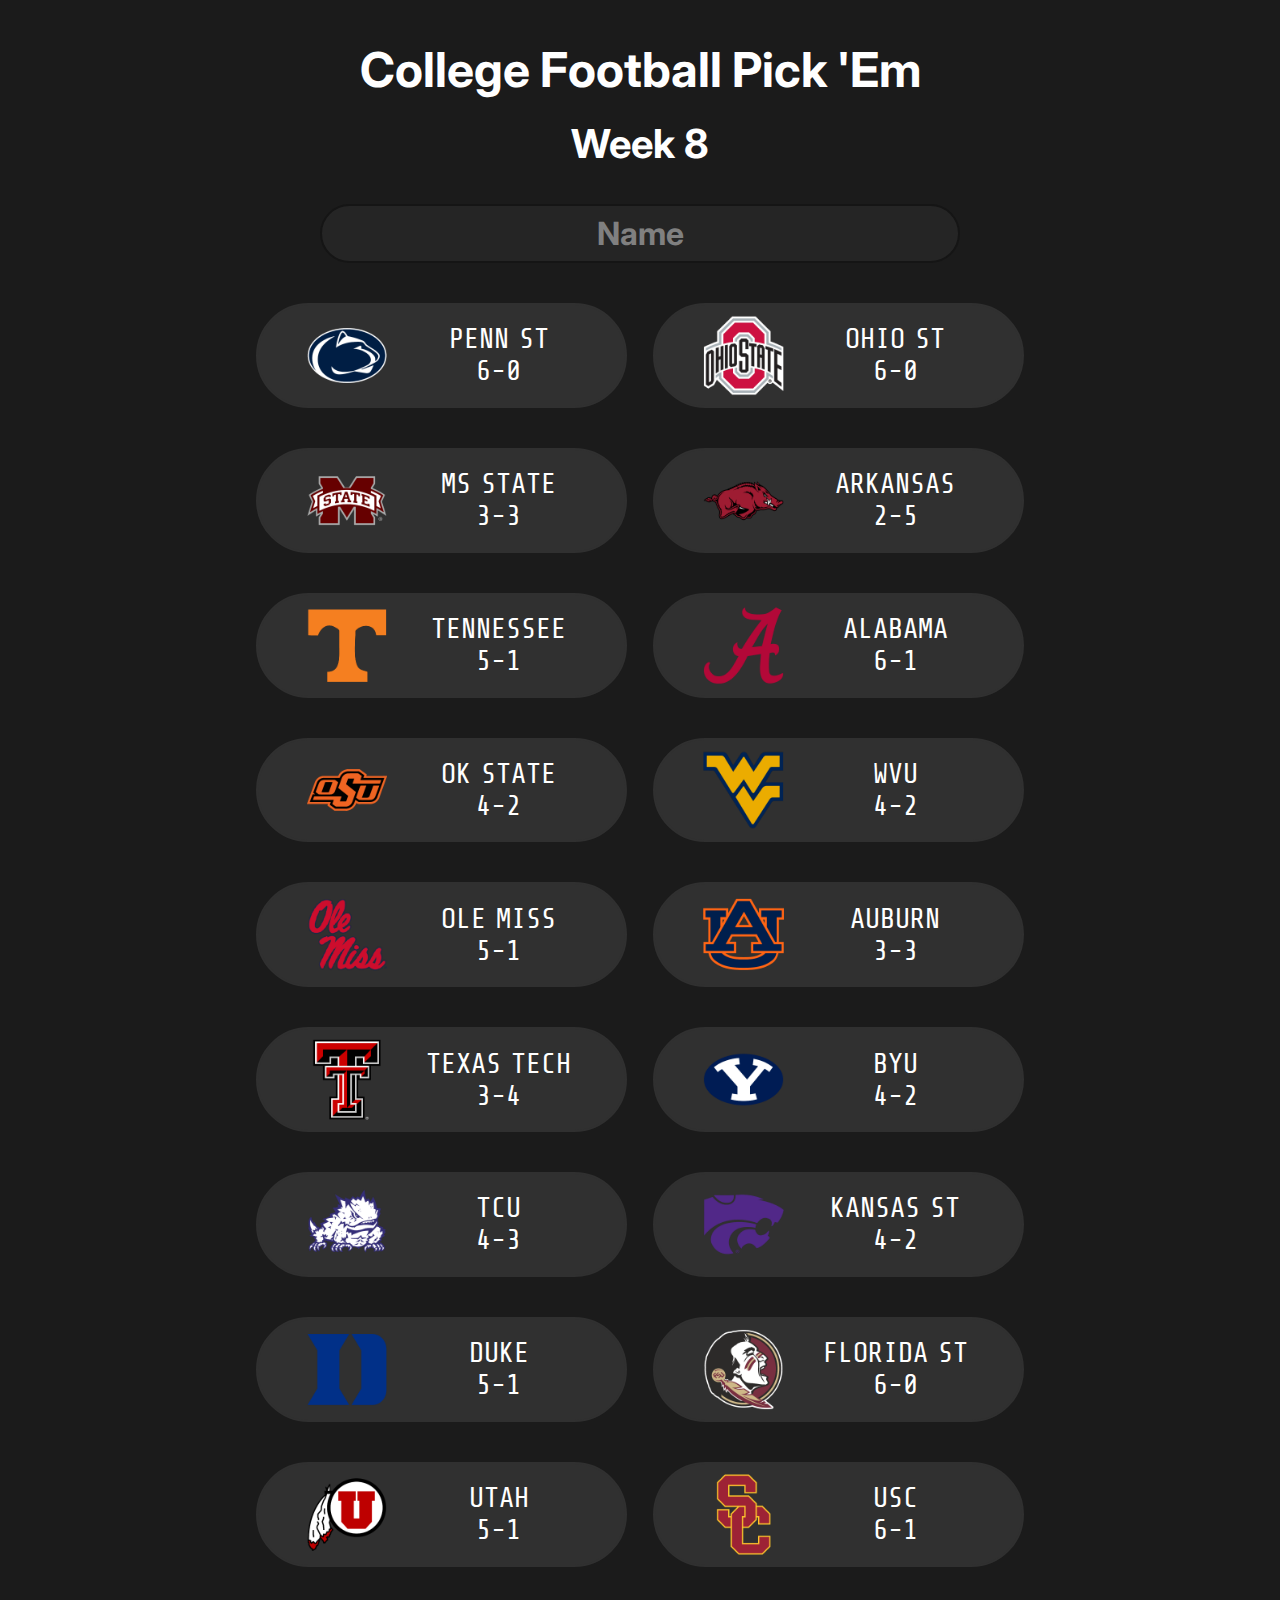
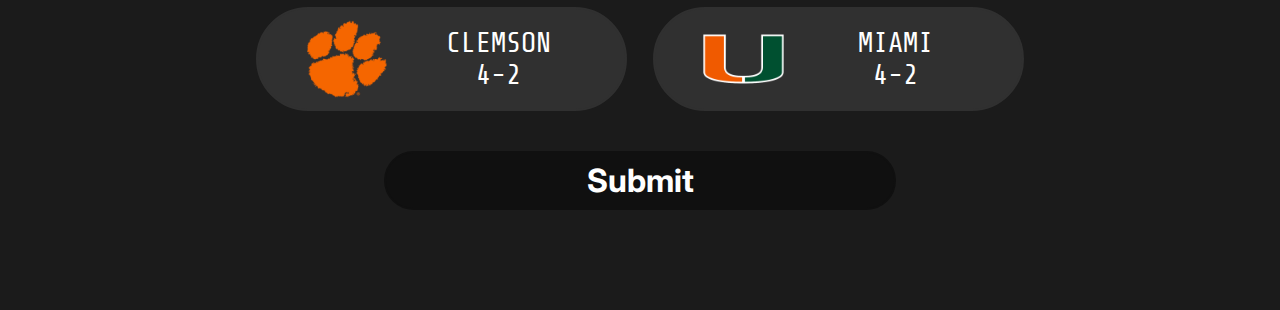
==== index.html @ 960be420 "Week 8 Updates" ====
<!DOCTYPE html>

<html lang="en">
  
    <head>
        <meta http-equiv="Cache-Control" content="no-cache, must-revalidate" />
        <meta http-equiv="Pragma" content="no-cache" />
        <meta http-equiv="Expires" content="-1" />

        <title>CFB Pick 'Em</title>

        <link rel="icon" type="image" href="/favicon.png">
        <!-- Change to current week number -->
        <meta property="og:title" content="CFB Pick 'Em | Week 8" />
        <meta property="og:image" content="http://bmos.me/linkPreview.png" />

        <meta charset="utf-8">
        <meta name="viewport" content="width=device-width, initial-scale=1">
        <link rel="stylesheet" href="https://fonts.googleapis.com/css2?family=Share+Tech+Mono&family=Inter">
        <link rel="stylesheet" href="style.css?v=2.0"/>
    </head>

    <body>
        
        <h1>College Football Pick 'Em</h1>
        
        <!-- Change to current week number -->
        <h2>Week 8</h2>

        <form method="post" action="https://api.sheetmonkey.io/form/5w2VWvfpXTVbNBvQT61uj2">

            <!-- Records date and time to the form -->
            <input type="hidden" name="Picked" value="x-sheetmonkey-current-date-time"/>
            
            <!-- Change value to current week number -->
            <input type="hidden" name="Week" value="Week 8"/>
            
            <!-- Name Field -->
            <div class="login">
                <input type="text" placeholder="Name" name="Name" autocomplete="off" autocapitalize="words" required>
            </div>

            <!-- Game List -->
            <div class="gameGrid">
                <div class="teamAway">
                    <input type="radio" id="away1" name="game1" value="Penn St" required>
                    <label class="teamGrid" for="away1"><img src="logos/PennSt.png"></img>PENN ST<br>6-0</label>
                </div>

                <div class="teamHome">
                    <input type="radio" id="home1" name="game1" value="Ohio St">
                    <label class="teamGrid" for="home1"><img src="logos/OhioSt.png"></img>OHIO ST<br>6-0</label>
                </div>
            </div>

            <div class="gameGrid">
                <div class="teamAway">
                    <input type="radio" id="away2" name="game2" value="Mississippi St" required>
                    <label class="teamGrid" for="away2"><img src="logos/MSState.png"></img>MS STATE<br>3-3</label>
                </div>

                <div class="teamHome">
                    <input type="radio" id="home2" name="game2" value="Arkansas">
                    <label class="teamGrid" for="home2"><img src="logos/Arkansas.png"></img>ARKANSAS<br>2-5</label>
                </div>
            </div>

            <div class="gameGrid">
                <div class="teamAway">
                    <input type="radio" id="away3" name="game3" value="Tennessee" required>
                    <label class="teamGrid" for="away3"><img src="logos/Tennessee.png"></img>TENNESSEE<br>5-1</label>
                </div>

                <div class="teamHome">
                    <input type="radio" id="home3" name="game3" value="Alabama">
                    <label class="teamGrid" for="home3"><img src="logos/Alabama.png"></img>ALABAMA<br>6-1</label>
                </div>
            </div>

            <div class="gameGrid">
                <div class="teamAway">
                    <input type="radio" id="away4" name="game4" value="Oklahoma St" required>
                    <label class="teamGrid" for="away4"><img src="logos/OklahomaSt.png"></img>OK STATE<br>4-2</label>
                </div>

                <div class="teamHome">
                    <input type="radio" id="home4" name="game4" value="West Virginia">
                    <label class="teamGrid" for="home4"><img src="logos/WVU.png"></img>WVU<br>4-2</label>
                </div>
            </div>

            <div class="gameGrid">
                <div class="teamAway">
                    <input type="radio" id="away5" name="game5" value="Ole Miss" required>
                    <label class="teamGrid" for="away5"><img src="logos/OleMiss.png"></img>OLE MISS<br>5-1</label>
                </div>

                <div class="teamHome">
                    <input type="radio" id="home5" name="game5" value="Auburn">
                    <label class="teamGrid" for="home5"><img src="logos/Auburn.png"></img>AUBURN<br>3-3</label>
                </div>
            </div>

            <div class="gameGrid">
                <div class="teamAway">
                    <input type="radio" id="away6" name="game6" value="Texas Tech" required>
                    <label class="teamGrid" for="away6"><img src="logos/TexasTech.png"></img>TEXAS TECH<br>3-4</label>
                </div>

                <div class="teamHome">
                    <input type="radio" id="home6" name="game6" value="BYU">
                    <label class="teamGrid" for="home6"><img src="logos/BYU.png"></img>BYU<br>4-2</label>
                </div>
            </div>

            <div class="gameGrid">
                <div class="teamAway">
                    <input type="radio" id="away7" name="game7" value="TCU" required>
                    <label class="teamGrid" for="away7"><img src="logos/TCU.png"></img>TCU<br>4-3</label>
                </div>

                <div class="teamHome">
                    <input type="radio" id="home7" name="game7" value="Kansas St">
                    <label class="teamGrid" for="home7"><img src="logos/KansasSt.png"></img>KANSAS ST<br>4-2</label>
                </div>
            </div>

            <div class="gameGrid">
                <div class="teamAway">
                    <input type="radio" id="away8" name="game8" value="Duke" required>
                    <label class="teamGrid" for="away8"><img src="logos/Duke.png"></img>DUKE<br>5-1</label>
                </div>

                <div class="teamHome">
                    <input type="radio" id="home8" name="game8" value="Florida St">
                    <label class="teamGrid" for="home8"><img src="logos/FloridaSt.png"></img>FLORIDA ST<br>6-0</label>
                </div>
            </div>

            <div class="gameGrid">
                <div class="teamAway">
                    <input type="radio" id="away9" name="game9" value="Utah" required>
                    <label class="teamGrid" for="away9"><img src="logos/Utah.png"></img>UTAH<br>5-1</label>
                </div>

                <div class="teamHome">
                    <input type="radio" id="home9" name="game9" value="USC">
                    <label class="teamGrid" for="home9"><img src="logos/USC.png"></img>USC<br>6-1</label>
                </div>
            </div>

            <div class="gameGrid">
                <div class="teamAway">
                    <input type="radio" id="away10" name="game10" value="Clemson" required>
                    <label class="teamGrid" for="away10"><img src="logos/Clemson.png"></img>CLEMSON<br>4-2</label>
                </div>

                <div class="teamHome">
                    <input type="radio" id="home10" name="game10" value="Miami">
                    <label class="teamGrid" for="home10"><img src="logos/Miami.png"></img>MIAMI<br>4-2</label>
                </div>
            </div>
            <!---->
            
            <!-- Submit Button -->
            <div class="submit">
                <button type="submit" id="submit">Submit</button>
            </div>

        </form>

    </body>

</html>
---- style.css ----
* {
    box-sizing: border-box;
    margin: 0;
    padding: 0;
    text-decoration: none;
    font-family: 'Inter';
}

body {
    background-color: #1b1b1b;
    margin-top: 40px;
    margin-bottom: 100px;
}

h1, h2 {
    display: flex;
    justify-content: center;
    text-align: center;
    margin-bottom: 20px;
    font-weight: bold;
    color: white;
}

input[type = "radio"] {
    display: none;
}

/* ---------------------------------- */

.login {
    display: flex;
    justify-content: center;
    margin: 4vh;
    color: white;
}

.login input[type = "text"] {
    width: 50vw;
    padding: 0.5rem 0;
    text-align: center;
    font-weight: bold;
    outline: none;
    border: solid 2px #151515;
    border-radius: 1000px;
    background-color: #252525;
    color: white;
}

.login input[type = "text"]::placeholder {
    color: gray;
}

.login input[type = "text"]:focus {
    border: solid 2px #151515;
    background-color: #303030;
    color: white;
}

/* ---------------------------------- */

.gameGrid {
    display: grid;
    grid-template-columns: 1fr 1fr;
    margin-top: 40px;
    margin-bottom: 40px;
}

.teamAway {
    grid-column: 1;
}

.teamHome {
    grid-column: 2;
}

.teamGrid {
    display: grid;
    grid-template-columns: 1fr 2fr;
    place-items: center;
    text-align: center;
    background-color: #303030;
    border: solid 2px #303030;
    border-radius: 1000px;
    padding-top: 10px;
    padding-bottom: 10px;
    padding-left: 3vw;
    padding-right: 2vw;
    font-family: 'Share Tech Mono';
    color: white;
    word-spacing: -5px;
}

.teamGrid img{
    height: auto;
    max-width: 80%;
}

.gameGrid input[type="radio"]:checked + .teamGrid {
    border: solid 2px white;
}

/* ---------------------------------- */

.submit {
    display: flex;
    justify-content: center;
}

.submit button {
    width: 40vw;
    padding: 0.5rem 0;
    text-align: center;
    font-weight: bold;
    border: solid 2px #101010;
    border-radius: 1000px;
    background-color: #101010;
    color: white;
}

.submit button:hover {
    border: solid 2px #101010;
    background-color: #252525;
}

/* ---------------------------------- */

/* Laptop and Larger */
@media screen and (min-width: 992px) {

    body {
        margin-left: 20vw;
        margin-right: 20vw;
    }
    
    h1 {
        font-size: 3rem;
    }

    h2 {
        font-size: 2.5rem;
    }

    .login input[type = "text"] {
        font-size: 2rem;
    }

    .teamGrid {
        font-size: 28px;
    }

    .teamAway {
        margin-right: 1vw;
    }
    
    .teamHome {
        margin-left: 1vw;
    }

    .submit button {
        font-size: 2rem;
    }

}

/* Tablet */
@media screen and (max-width: 991px) {

    body {
        margin-left: 15vw;
        margin-right: 15vw;
    }
    
    h1 {
        font-size: 2.75rem;
    }

    h2 {
        font-size: 2rem;
    }

    .login input[type = "text"] {
        font-size: 1.5rem;
    }

    .teamGrid {
        font-size: 20px;
    }

    .teamAway {
        margin-right: 1.5vw;
    }
    
    .teamHome {
        margin-left: 1.5vw;
    }

    .submit button {
        font-size: 1.5rem;
    }

}

/* Phone */
@media screen and (max-width: 576px) {

    body {
        margin-left: 4vw;
        margin-right: 4vw;
    }
    
    h1 {
        font-size: 2.5rem;
    }

    h2 {
        font-size: 2rem;
    }

    .login input[type = "text"] {
        width: 80vw;
        font-size: 1.5rem;
    }

    .teamGrid {
        font-size: 16px;
    }

    .teamAway {
        margin-right: 1vw;
    }
    
    .teamHome {
        margin-left: 1vw;
    }

    .submit button {
        width: 50vw;
        font-size: 1.5rem;
    }

}
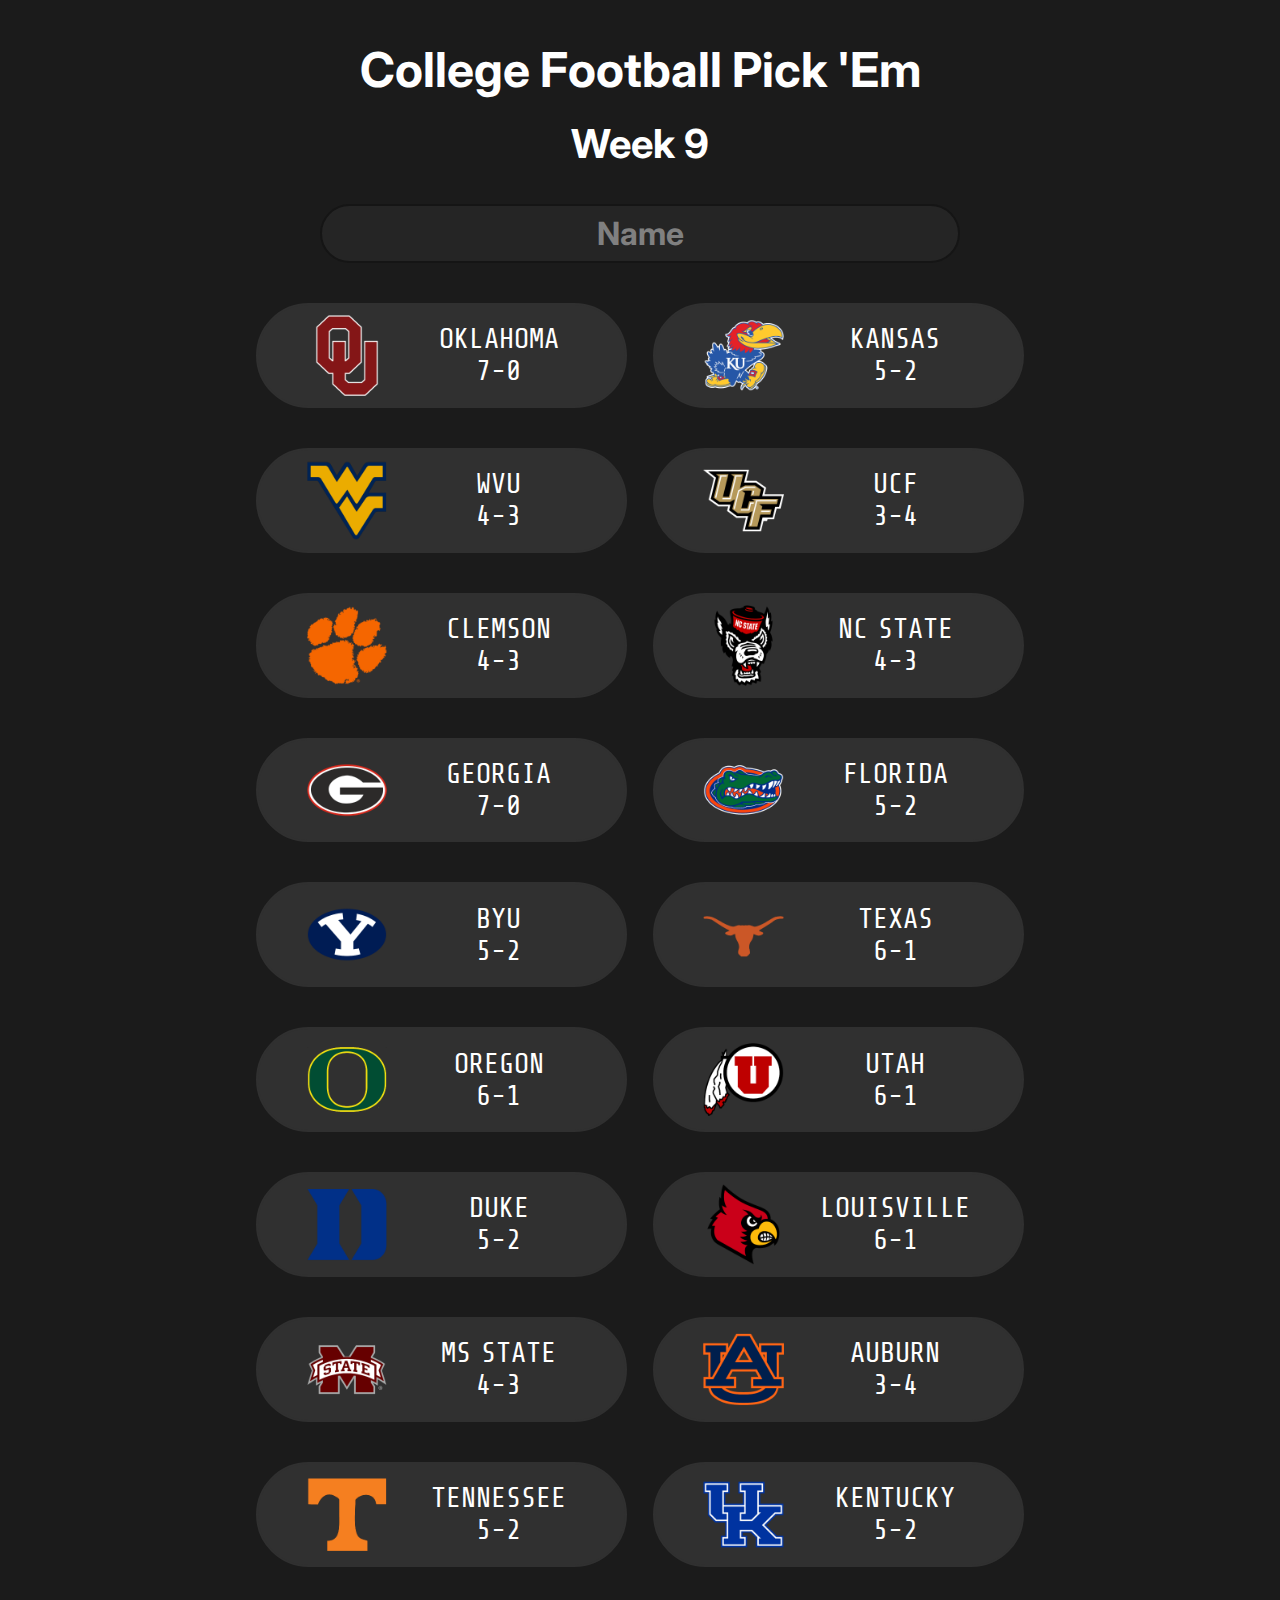
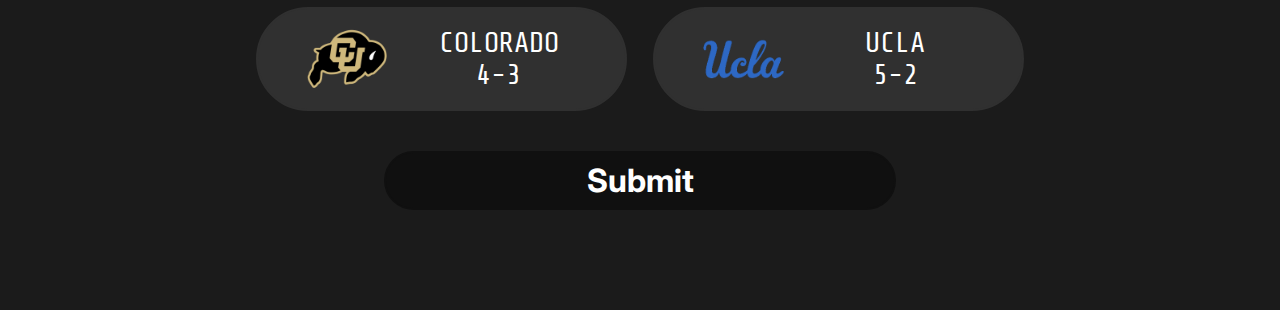
==== commit 140fa4f8: "Week 9 updates" ====
--- a/index.html
+++ b/index.html
@@ -11,7 +11,7 @@
 
         <link rel="icon" type="image" href="/favicon.png">
         <!-- Change to current week number -->
-        <meta property="og:title" content="CFB Pick 'Em | Week 8" />
+        <meta property="og:title" content="CFB Pick 'Em | Week 9" />
         <meta property="og:image" content="http://bmos.me/linkPreview.png" />
 
         <meta charset="utf-8">
@@ -25,7 +25,7 @@
         <h1>College Football Pick 'Em</h1>
         
         <!-- Change to current week number -->
-        <h2>Week 8</h2>
+        <h2>Week 9</h2>
 
         <form method="post" action="https://api.sheetmonkey.io/form/5w2VWvfpXTVbNBvQT61uj2">
 
@@ -33,7 +33,7 @@
             <input type="hidden" name="Picked" value="x-sheetmonkey-current-date-time"/>
             
             <!-- Change value to current week number -->
-            <input type="hidden" name="Week" value="Week 8"/>
+            <input type="hidden" name="Week" value="Week 9"/>
             
             <!-- Name Field -->
             <div class="login">
@@ -43,121 +43,121 @@
             <!-- Game List -->
             <div class="gameGrid">
                 <div class="teamAway">
-                    <input type="radio" id="away1" name="game1" value="Penn St" required>
-                    <label class="teamGrid" for="away1"><img src="logos/PennSt.png"></img>PENN ST<br>6-0</label>
+                    <input type="radio" id="away1" name="game1" value="Oklahoma" required>
+                    <label class="teamGrid" for="away1"><img src="logos/Oklahoma.png"></img>OKLAHOMA<br>7-0</label>
                 </div>
 
                 <div class="teamHome">
-                    <input type="radio" id="home1" name="game1" value="Ohio St">
-                    <label class="teamGrid" for="home1"><img src="logos/OhioSt.png"></img>OHIO ST<br>6-0</label>
+                    <input type="radio" id="home1" name="game1" value="Kansas">
+                    <label class="teamGrid" for="home1"><img src="logos/Kansas.png"></img>KANSAS<br>5-2</label>
                 </div>
             </div>
 
             <div class="gameGrid">
                 <div class="teamAway">
-                    <input type="radio" id="away2" name="game2" value="Mississippi St" required>
-                    <label class="teamGrid" for="away2"><img src="logos/MSState.png"></img>MS STATE<br>3-3</label>
+                    <input type="radio" id="away2" name="game2" value="West Virginia" required>
+                    <label class="teamGrid" for="away2"><img src="logos/WVU.png"></img>WVU<br>4-3</label>
                 </div>
 
                 <div class="teamHome">
-                    <input type="radio" id="home2" name="game2" value="Arkansas">
-                    <label class="teamGrid" for="home2"><img src="logos/Arkansas.png"></img>ARKANSAS<br>2-5</label>
+                    <input type="radio" id="home2" name="game2" value="UCF">
+                    <label class="teamGrid" for="home2"><img src="logos/UCF.png"></img>UCF<br>3-4</label>
                 </div>
             </div>
 
             <div class="gameGrid">
                 <div class="teamAway">
-                    <input type="radio" id="away3" name="game3" value="Tennessee" required>
-                    <label class="teamGrid" for="away3"><img src="logos/Tennessee.png"></img>TENNESSEE<br>5-1</label>
+                    <input type="radio" id="away3" name="game3" value="Clemson" required>
+                    <label class="teamGrid" for="away3"><img src="logos/Clemson.png"></img>CLEMSON<br>4-3</label>
                 </div>
 
                 <div class="teamHome">
-                    <input type="radio" id="home3" name="game3" value="Alabama">
-                    <label class="teamGrid" for="home3"><img src="logos/Alabama.png"></img>ALABAMA<br>6-1</label>
+                    <input type="radio" id="home3" name="game3" value="NC State">
+                    <label class="teamGrid" for="home3"><img src="logos/NCState.png"></img>NC STATE<br>4-3</label>
                 </div>
             </div>
 
             <div class="gameGrid">
                 <div class="teamAway">
-                    <input type="radio" id="away4" name="game4" value="Oklahoma St" required>
-                    <label class="teamGrid" for="away4"><img src="logos/OklahomaSt.png"></img>OK STATE<br>4-2</label>
+                    <input type="radio" id="away4" name="game4" value="Georgia" required>
+                    <label class="teamGrid" for="away4"><img src="logos/Georgia.png"></img>GEORGIA<br>7-0</label>
                 </div>
 
                 <div class="teamHome">
-                    <input type="radio" id="home4" name="game4" value="West Virginia">
-                    <label class="teamGrid" for="home4"><img src="logos/WVU.png"></img>WVU<br>4-2</label>
+                    <input type="radio" id="home4" name="game4" value="Florida">
+                    <label class="teamGrid" for="home4"><img src="logos/Florida.png"></img>FLORIDA<br>5-2</label>
                 </div>
             </div>
 
             <div class="gameGrid">
                 <div class="teamAway">
-                    <input type="radio" id="away5" name="game5" value="Ole Miss" required>
-                    <label class="teamGrid" for="away5"><img src="logos/OleMiss.png"></img>OLE MISS<br>5-1</label>
+                    <input type="radio" id="away5" name="game5" value="BYU" required>
+                    <label class="teamGrid" for="away5"><img src="logos/BYU.png"></img>BYU<br>5-2</label>
                 </div>
 
                 <div class="teamHome">
-                    <input type="radio" id="home5" name="game5" value="Auburn">
-                    <label class="teamGrid" for="home5"><img src="logos/Auburn.png"></img>AUBURN<br>3-3</label>
+                    <input type="radio" id="home5" name="game5" value="Texas">
+                    <label class="teamGrid" for="home5"><img src="logos/Texas.png"></img>TEXAS<br>6-1</label>
                 </div>
             </div>
 
             <div class="gameGrid">
                 <div class="teamAway">
-                    <input type="radio" id="away6" name="game6" value="Texas Tech" required>
-                    <label class="teamGrid" for="away6"><img src="logos/TexasTech.png"></img>TEXAS TECH<br>3-4</label>
+                    <input type="radio" id="away6" name="game6" value="Oregon" required>
+                    <label class="teamGrid" for="away6"><img src="logos/Oregon.png"></img>OREGON<br>6-1</label>
                 </div>
 
                 <div class="teamHome">
-                    <input type="radio" id="home6" name="game6" value="BYU">
-                    <label class="teamGrid" for="home6"><img src="logos/BYU.png"></img>BYU<br>4-2</label>
+                    <input type="radio" id="home6" name="game6" value="Utah">
+                    <label class="teamGrid" for="home6"><img src="logos/Utah.png"></img>UTAH<br>6-1</label>
                 </div>
             </div>
 
             <div class="gameGrid">
                 <div class="teamAway">
-                    <input type="radio" id="away7" name="game7" value="TCU" required>
-                    <label class="teamGrid" for="away7"><img src="logos/TCU.png"></img>TCU<br>4-3</label>
+                    <input type="radio" id="away7" name="game7" value="Duke" required>
+                    <label class="teamGrid" for="away7"><img src="logos/Duke.png"></img>DUKE<br>5-2</label>
                 </div>
 
                 <div class="teamHome">
-                    <input type="radio" id="home7" name="game7" value="Kansas St">
-                    <label class="teamGrid" for="home7"><img src="logos/KansasSt.png"></img>KANSAS ST<br>4-2</label>
+                    <input type="radio" id="home7" name="game7" value="Louisville">
+                    <label class="teamGrid" for="home7"><img src="logos/Louisville.png"></img>LOUISVILLE<br>6-1</label>
                 </div>
             </div>
 
             <div class="gameGrid">
                 <div class="teamAway">
-                    <input type="radio" id="away8" name="game8" value="Duke" required>
-                    <label class="teamGrid" for="away8"><img src="logos/Duke.png"></img>DUKE<br>5-1</label>
+                    <input type="radio" id="away8" name="game8" value="MS State" required>
+                    <label class="teamGrid" for="away8"><img src="logos/MSState.png"></img>MS STATE<br>4-3</label>
                 </div>
 
                 <div class="teamHome">
-                    <input type="radio" id="home8" name="game8" value="Florida St">
-                    <label class="teamGrid" for="home8"><img src="logos/FloridaSt.png"></img>FLORIDA ST<br>6-0</label>
+                    <input type="radio" id="home8" name="game8" value="Auburn">
+                    <label class="teamGrid" for="home8"><img src="logos/Auburn.png"></img>AUBURN<br>3-4</label>
                 </div>
             </div>
 
             <div class="gameGrid">
                 <div class="teamAway">
-                    <input type="radio" id="away9" name="game9" value="Utah" required>
-                    <label class="teamGrid" for="away9"><img src="logos/Utah.png"></img>UTAH<br>5-1</label>
+                    <input type="radio" id="away9" name="game9" value="Tennessee" required>
+                    <label class="teamGrid" for="away9"><img src="logos/Tennessee.png"></img>TENNESSEE<br>5-2</label>
                 </div>
 
                 <div class="teamHome">
-                    <input type="radio" id="home9" name="game9" value="USC">
-                    <label class="teamGrid" for="home9"><img src="logos/USC.png"></img>USC<br>6-1</label>
+                    <input type="radio" id="home9" name="game9" value="Kentucky">
+                    <label class="teamGrid" for="home9"><img src="logos/Kentucky.png"></img>KENTUCKY<br>5-2</label>
                 </div>
             </div>
 
             <div class="gameGrid">
                 <div class="teamAway">
-                    <input type="radio" id="away10" name="game10" value="Clemson" required>
-                    <label class="teamGrid" for="away10"><img src="logos/Clemson.png"></img>CLEMSON<br>4-2</label>
+                    <input type="radio" id="away10" name="game10" value="Colorado" required>
+                    <label class="teamGrid" for="away10"><img src="logos/Colorado.png"></img>COLORADO<br>4-3</label>
                 </div>
 
                 <div class="teamHome">
-                    <input type="radio" id="home10" name="game10" value="Miami">
-                    <label class="teamGrid" for="home10"><img src="logos/Miami.png"></img>MIAMI<br>4-2</label>
+                    <input type="radio" id="home10" name="game10" value="UCLA">
+                    <label class="teamGrid" for="home10"><img src="logos/UCLA.png"></img>UCLA<br>5-2</label>
                 </div>
             </div>
             <!---->
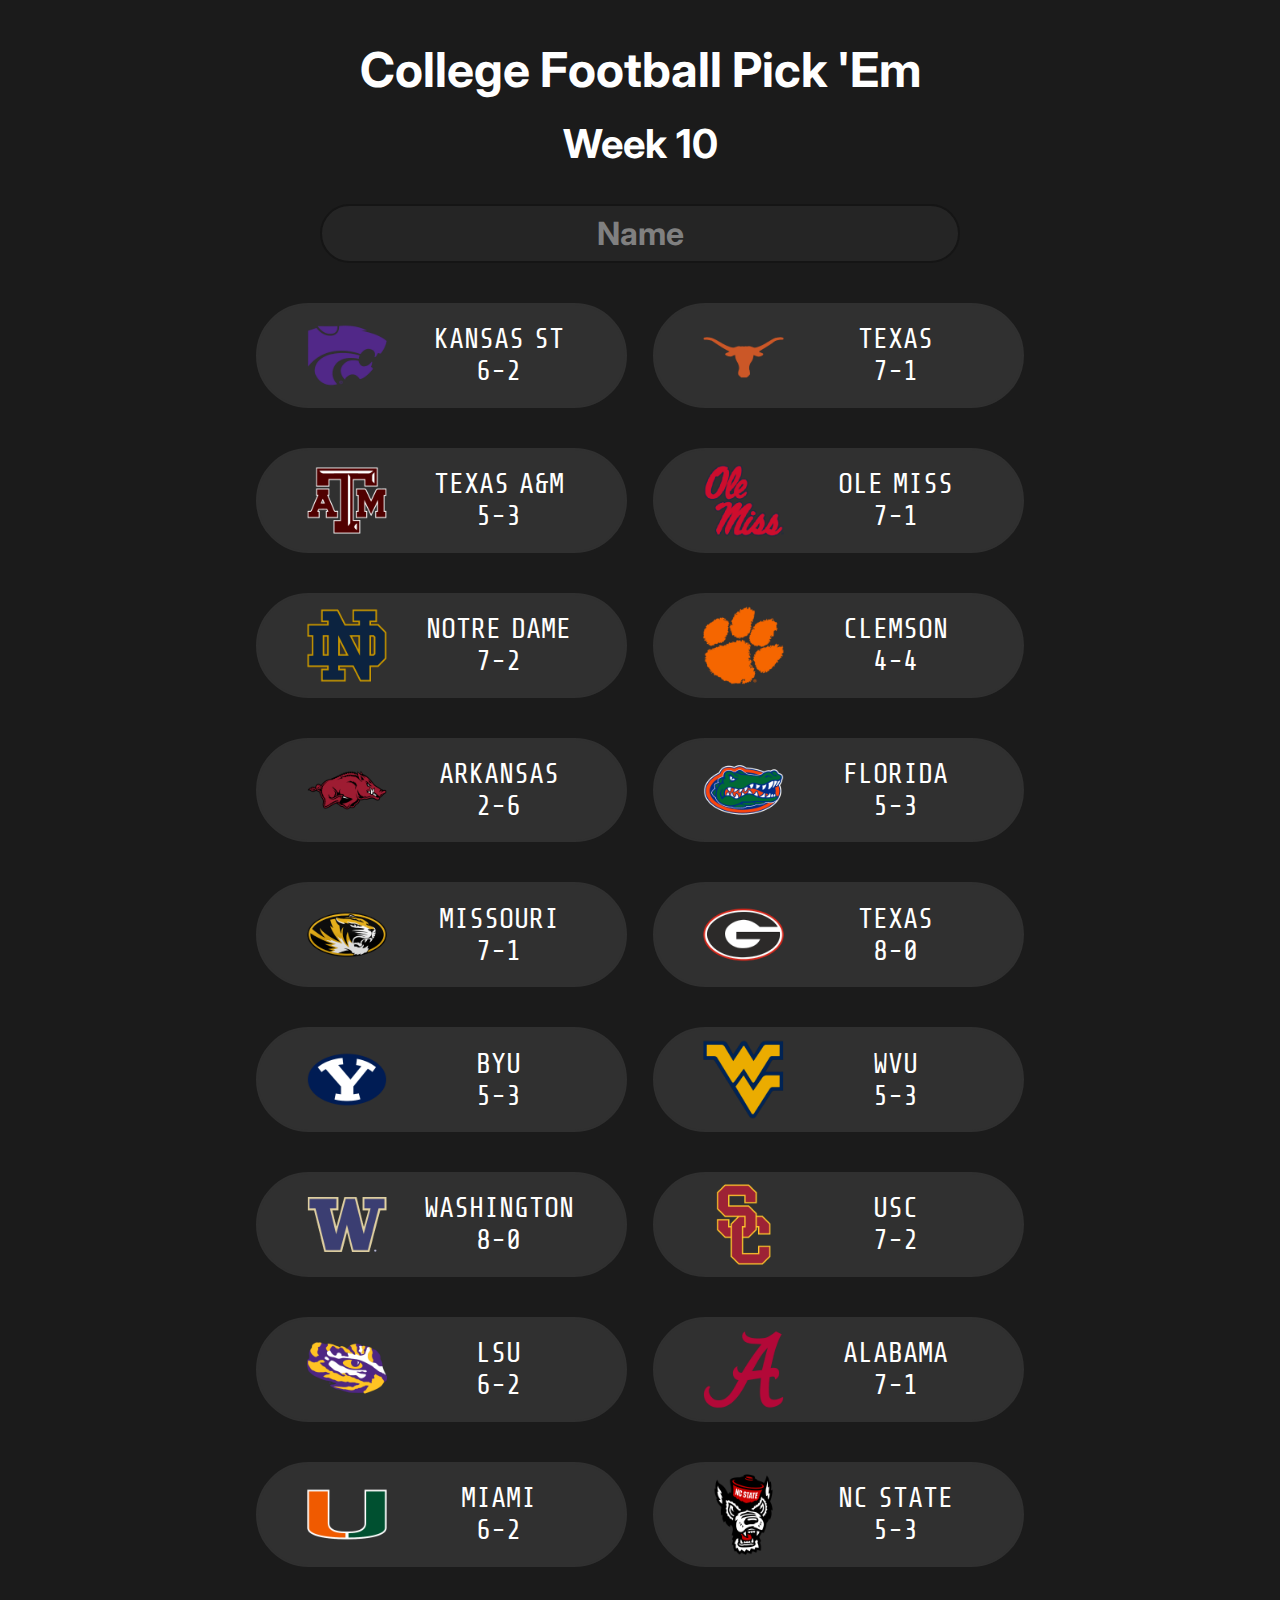
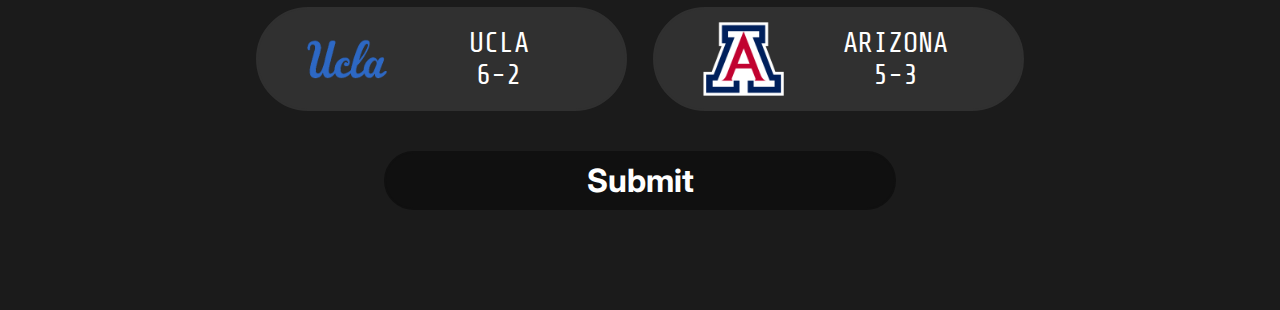
==== commit 78733027: "Week 10 Updates" ====
--- a/index.html
+++ b/index.html
@@ -11,7 +11,7 @@
 
         <link rel="icon" type="image" href="/favicon.png">
         <!-- Change to current week number -->
-        <meta property="og:title" content="CFB Pick 'Em | Week 9" />
+        <meta property="og:title" content="CFB Pick 'Em | Week 10" />
         <meta property="og:image" content="http://bmos.me/linkPreview.png" />
 
         <meta charset="utf-8">
@@ -25,7 +25,7 @@
         <h1>College Football Pick 'Em</h1>
         
         <!-- Change to current week number -->
-        <h2>Week 9</h2>
+        <h2>Week 10</h2>
 
         <form method="post" action="https://api.sheetmonkey.io/form/5w2VWvfpXTVbNBvQT61uj2">
 
@@ -33,7 +33,7 @@
             <input type="hidden" name="Picked" value="x-sheetmonkey-current-date-time"/>
             
             <!-- Change value to current week number -->
-            <input type="hidden" name="Week" value="Week 9"/>
+            <input type="hidden" name="Week" value="Week 10"/>
             
             <!-- Name Field -->
             <div class="login">
@@ -43,121 +43,121 @@
             <!-- Game List -->
             <div class="gameGrid">
                 <div class="teamAway">
-                    <input type="radio" id="away1" name="game1" value="Oklahoma" required>
-                    <label class="teamGrid" for="away1"><img src="logos/Oklahoma.png"></img>OKLAHOMA<br>7-0</label>
+                    <input type="radio" id="away1" name="game1" value="Kansas St" required>
+                    <label class="teamGrid" for="away1"><img src="logos/KansasSt.png"></img>KANSAS ST<br>6-2</label>
                 </div>
 
                 <div class="teamHome">
-                    <input type="radio" id="home1" name="game1" value="Kansas">
-                    <label class="teamGrid" for="home1"><img src="logos/Kansas.png"></img>KANSAS<br>5-2</label>
+                    <input type="radio" id="home1" name="game1" value="Texas">
+                    <label class="teamGrid" for="home1"><img src="logos/Texas.png"></img>TEXAS<br>7-1</label>
                 </div>
             </div>
 
             <div class="gameGrid">
                 <div class="teamAway">
-                    <input type="radio" id="away2" name="game2" value="West Virginia" required>
-                    <label class="teamGrid" for="away2"><img src="logos/WVU.png"></img>WVU<br>4-3</label>
+                    <input type="radio" id="away2" name="game2" value="Texas A&M" required>
+                    <label class="teamGrid" for="away2"><img src="logos/TexasA&M.png"></img>TEXAS A&M<br>5-3</label>
                 </div>
 
                 <div class="teamHome">
-                    <input type="radio" id="home2" name="game2" value="UCF">
-                    <label class="teamGrid" for="home2"><img src="logos/UCF.png"></img>UCF<br>3-4</label>
+                    <input type="radio" id="home2" name="game2" value="Ole Miss">
+                    <label class="teamGrid" for="home2"><img src="logos/OleMiss.png"></img>OLE MISS<br>7-1</label>
                 </div>
             </div>
 
             <div class="gameGrid">
                 <div class="teamAway">
-                    <input type="radio" id="away3" name="game3" value="Clemson" required>
-                    <label class="teamGrid" for="away3"><img src="logos/Clemson.png"></img>CLEMSON<br>4-3</label>
+                    <input type="radio" id="away3" name="game3" value="Notre Dame" required>
+                    <label class="teamGrid" for="away3"><img src="logos/NotreDame.png"></img>NOTRE DAME<br>7-2</label>
                 </div>
 
                 <div class="teamHome">
-                    <input type="radio" id="home3" name="game3" value="NC State">
-                    <label class="teamGrid" for="home3"><img src="logos/NCState.png"></img>NC STATE<br>4-3</label>
+                    <input type="radio" id="home3" name="game3" value="Clemson">
+                    <label class="teamGrid" for="home3"><img src="logos/Clemson.png"></img>CLEMSON<br>4-4</label>
                 </div>
             </div>
 
             <div class="gameGrid">
                 <div class="teamAway">
-                    <input type="radio" id="away4" name="game4" value="Georgia" required>
-                    <label class="teamGrid" for="away4"><img src="logos/Georgia.png"></img>GEORGIA<br>7-0</label>
+                    <input type="radio" id="away4" name="game4" value="Arkansas" required>
+                    <label class="teamGrid" for="away4"><img src="logos/Arkansas.png"></img>ARKANSAS<br>2-6</label>
                 </div>
 
                 <div class="teamHome">
                     <input type="radio" id="home4" name="game4" value="Florida">
-                    <label class="teamGrid" for="home4"><img src="logos/Florida.png"></img>FLORIDA<br>5-2</label>
+                    <label class="teamGrid" for="home4"><img src="logos/Florida.png"></img>FLORIDA<br>5-3</label>
                 </div>
             </div>
 
             <div class="gameGrid">
                 <div class="teamAway">
-                    <input type="radio" id="away5" name="game5" value="BYU" required>
-                    <label class="teamGrid" for="away5"><img src="logos/BYU.png"></img>BYU<br>5-2</label>
+                    <input type="radio" id="away5" name="game5" value="Missouri" required>
+                    <label class="teamGrid" for="away5"><img src="logos/Missouri.png"></img>MISSOURI<br>7-1</label>
                 </div>
 
                 <div class="teamHome">
-                    <input type="radio" id="home5" name="game5" value="Texas">
-                    <label class="teamGrid" for="home5"><img src="logos/Texas.png"></img>TEXAS<br>6-1</label>
+                    <input type="radio" id="home5" name="game5" value="Georgia">
+                    <label class="teamGrid" for="home5"><img src="logos/Georgia.png"></img>TEXAS<br>8-0</label>
                 </div>
             </div>
 
             <div class="gameGrid">
                 <div class="teamAway">
-                    <input type="radio" id="away6" name="game6" value="Oregon" required>
-                    <label class="teamGrid" for="away6"><img src="logos/Oregon.png"></img>OREGON<br>6-1</label>
+                    <input type="radio" id="away6" name="game6" value="BYU" required>
+                    <label class="teamGrid" for="away6"><img src="logos/BYU.png"></img>BYU<br>5-3</label>
                 </div>
 
                 <div class="teamHome">
-                    <input type="radio" id="home6" name="game6" value="Utah">
-                    <label class="teamGrid" for="home6"><img src="logos/Utah.png"></img>UTAH<br>6-1</label>
+                    <input type="radio" id="home6" name="game6" value="West Virginia">
+                    <label class="teamGrid" for="home6"><img src="logos/WVU.png"></img>WVU<br>5-3</label>
                 </div>
             </div>
 
             <div class="gameGrid">
                 <div class="teamAway">
-                    <input type="radio" id="away7" name="game7" value="Duke" required>
-                    <label class="teamGrid" for="away7"><img src="logos/Duke.png"></img>DUKE<br>5-2</label>
+                    <input type="radio" id="away7" name="game7" value="Washington" required>
+                    <label class="teamGrid" for="away7"><img src="logos/Washington.png"></img>WASHINGTON<br>8-0</label>
                 </div>
 
                 <div class="teamHome">
-                    <input type="radio" id="home7" name="game7" value="Louisville">
-                    <label class="teamGrid" for="home7"><img src="logos/Louisville.png"></img>LOUISVILLE<br>6-1</label>
+                    <input type="radio" id="home7" name="game7" value="USC">
+                    <label class="teamGrid" for="home7"><img src="logos/USC.png"></img>USC<br>7-2</label>
                 </div>
             </div>
 
             <div class="gameGrid">
                 <div class="teamAway">
-                    <input type="radio" id="away8" name="game8" value="MS State" required>
-                    <label class="teamGrid" for="away8"><img src="logos/MSState.png"></img>MS STATE<br>4-3</label>
+                    <input type="radio" id="away8" name="game8" value="LSU" required>
+                    <label class="teamGrid" for="away8"><img src="logos/LSU.png"></img>LSU<br>6-2</label>
                 </div>
 
                 <div class="teamHome">
-                    <input type="radio" id="home8" name="game8" value="Auburn">
-                    <label class="teamGrid" for="home8"><img src="logos/Auburn.png"></img>AUBURN<br>3-4</label>
+                    <input type="radio" id="home8" name="game8" value="Alabama">
+                    <label class="teamGrid" for="home8"><img src="logos/Alabama.png"></img>ALABAMA<br>7-1</label>
                 </div>
             </div>
 
             <div class="gameGrid">
                 <div class="teamAway">
-                    <input type="radio" id="away9" name="game9" value="Tennessee" required>
-                    <label class="teamGrid" for="away9"><img src="logos/Tennessee.png"></img>TENNESSEE<br>5-2</label>
+                    <input type="radio" id="away9" name="game9" value="Miami" required>
+                    <label class="teamGrid" for="away9"><img src="logos/Miami.png"></img>MIAMI<br>6-2</label>
                 </div>
 
                 <div class="teamHome">
-                    <input type="radio" id="home9" name="game9" value="Kentucky">
-                    <label class="teamGrid" for="home9"><img src="logos/Kentucky.png"></img>KENTUCKY<br>5-2</label>
+                    <input type="radio" id="home9" name="game9" value="NC State">
+                    <label class="teamGrid" for="home9"><img src="logos/NCState.png"></img>NC STATE<br>5-3</label>
                 </div>
             </div>
 
             <div class="gameGrid">
                 <div class="teamAway">
-                    <input type="radio" id="away10" name="game10" value="Colorado" required>
-                    <label class="teamGrid" for="away10"><img src="logos/Colorado.png"></img>COLORADO<br>4-3</label>
+                    <input type="radio" id="away10" name="game10" value="UCLA" required>
+                    <label class="teamGrid" for="away10"><img src="logos/UCLA.png"></img>UCLA<br>6-2</label>
                 </div>
 
                 <div class="teamHome">
-                    <input type="radio" id="home10" name="game10" value="UCLA">
-                    <label class="teamGrid" for="home10"><img src="logos/UCLA.png"></img>UCLA<br>5-2</label>
+                    <input type="radio" id="home10" name="game10" value="Arizona">
+                    <label class="teamGrid" for="home10"><img src="logos/Arizona.png"></img>ARIZONA<br>5-3</label>
                 </div>
             </div>
             <!---->
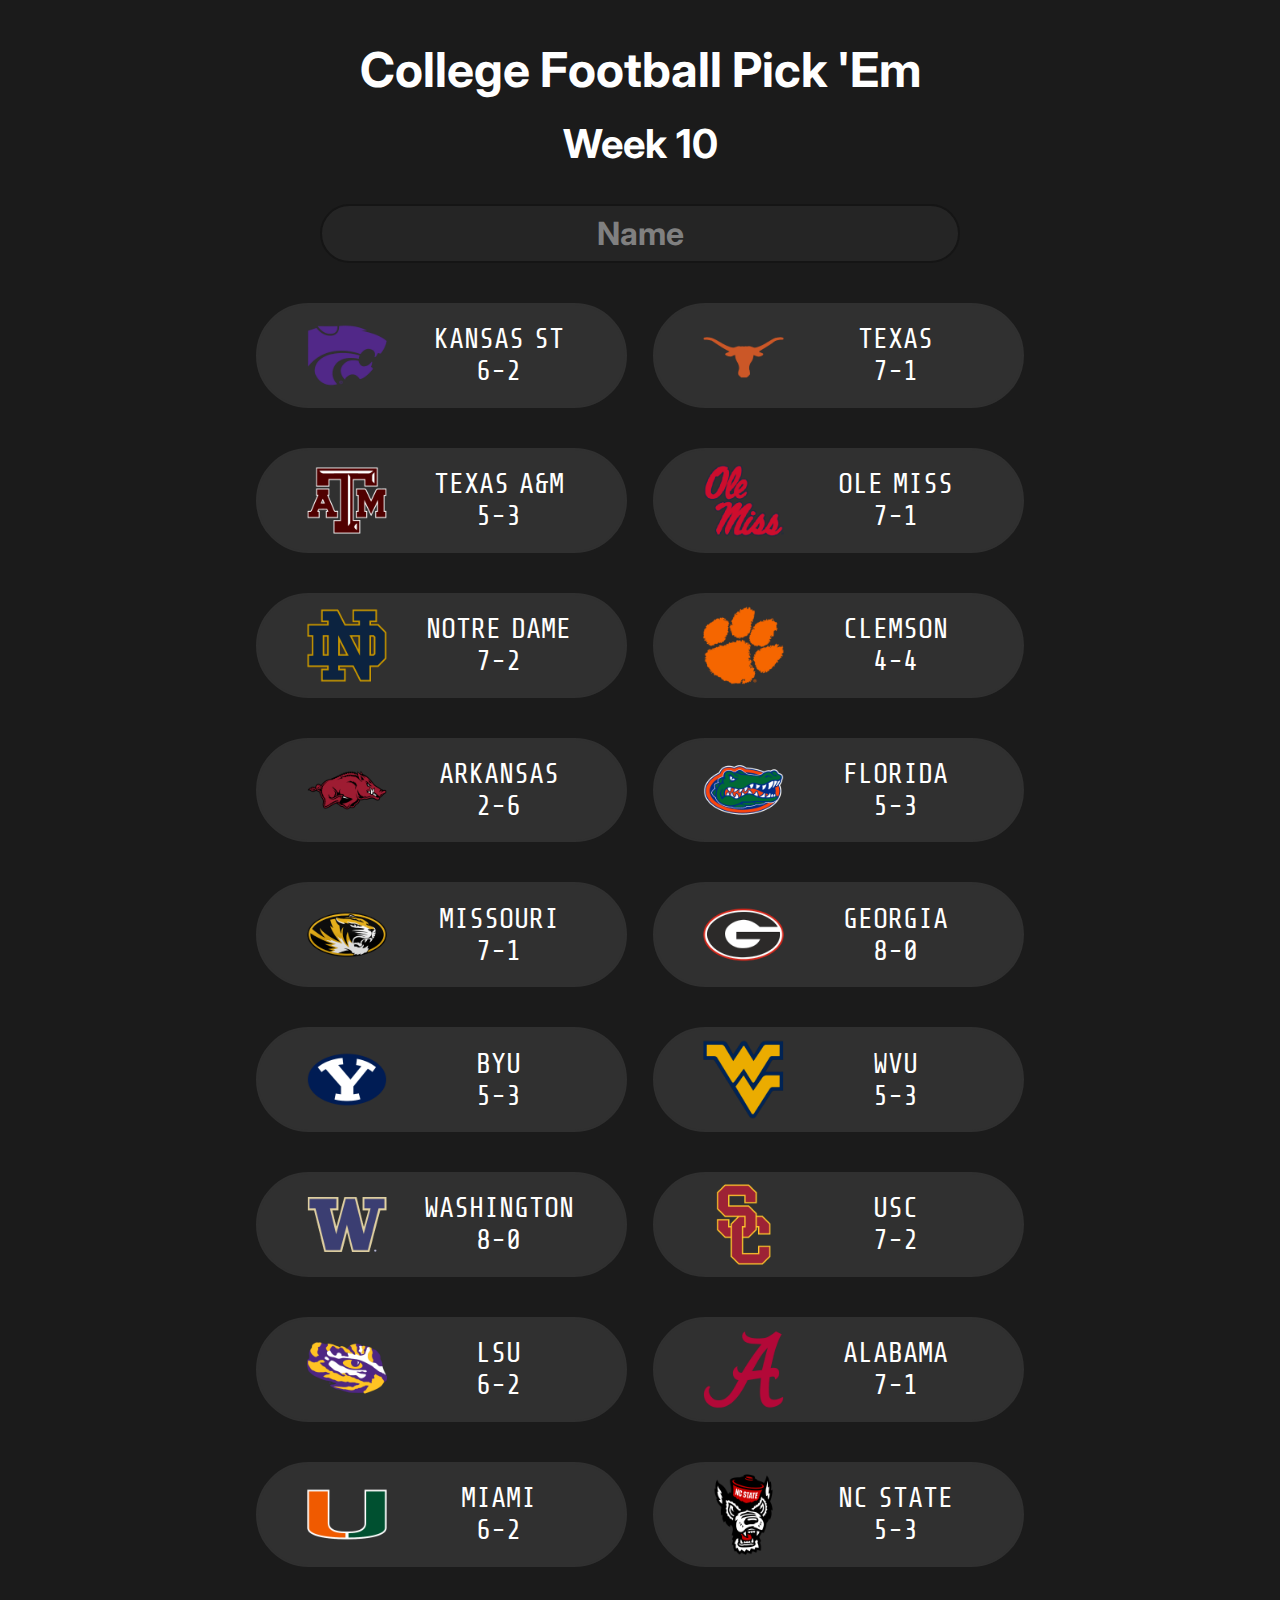
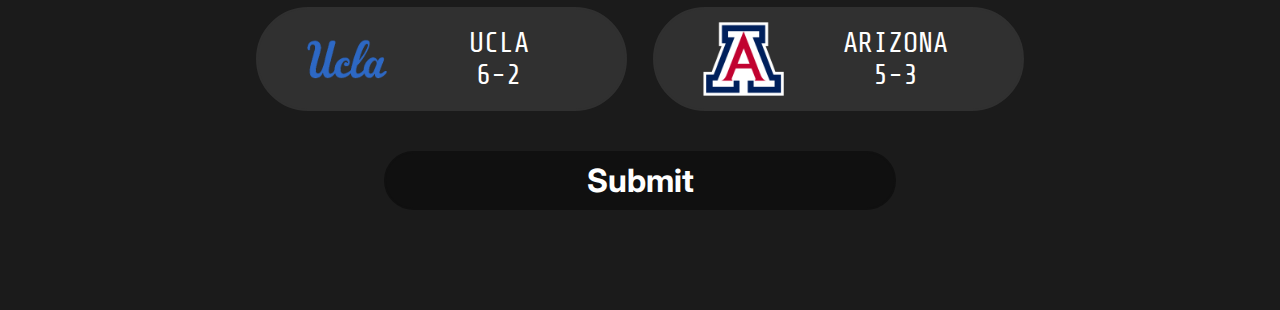
==== commit 1bfab70d: "Update for Week 10" ====
--- a/index.html
+++ b/index.html
@@ -97,7 +97,7 @@
 
                 <div class="teamHome">
                     <input type="radio" id="home5" name="game5" value="Georgia">
-                    <label class="teamGrid" for="home5"><img src="logos/Georgia.png"></img>TEXAS<br>8-0</label>
+                    <label class="teamGrid" for="home5"><img src="logos/Georgia.png"></img>GEORGIA<br>8-0</label>
                 </div>
             </div>
 
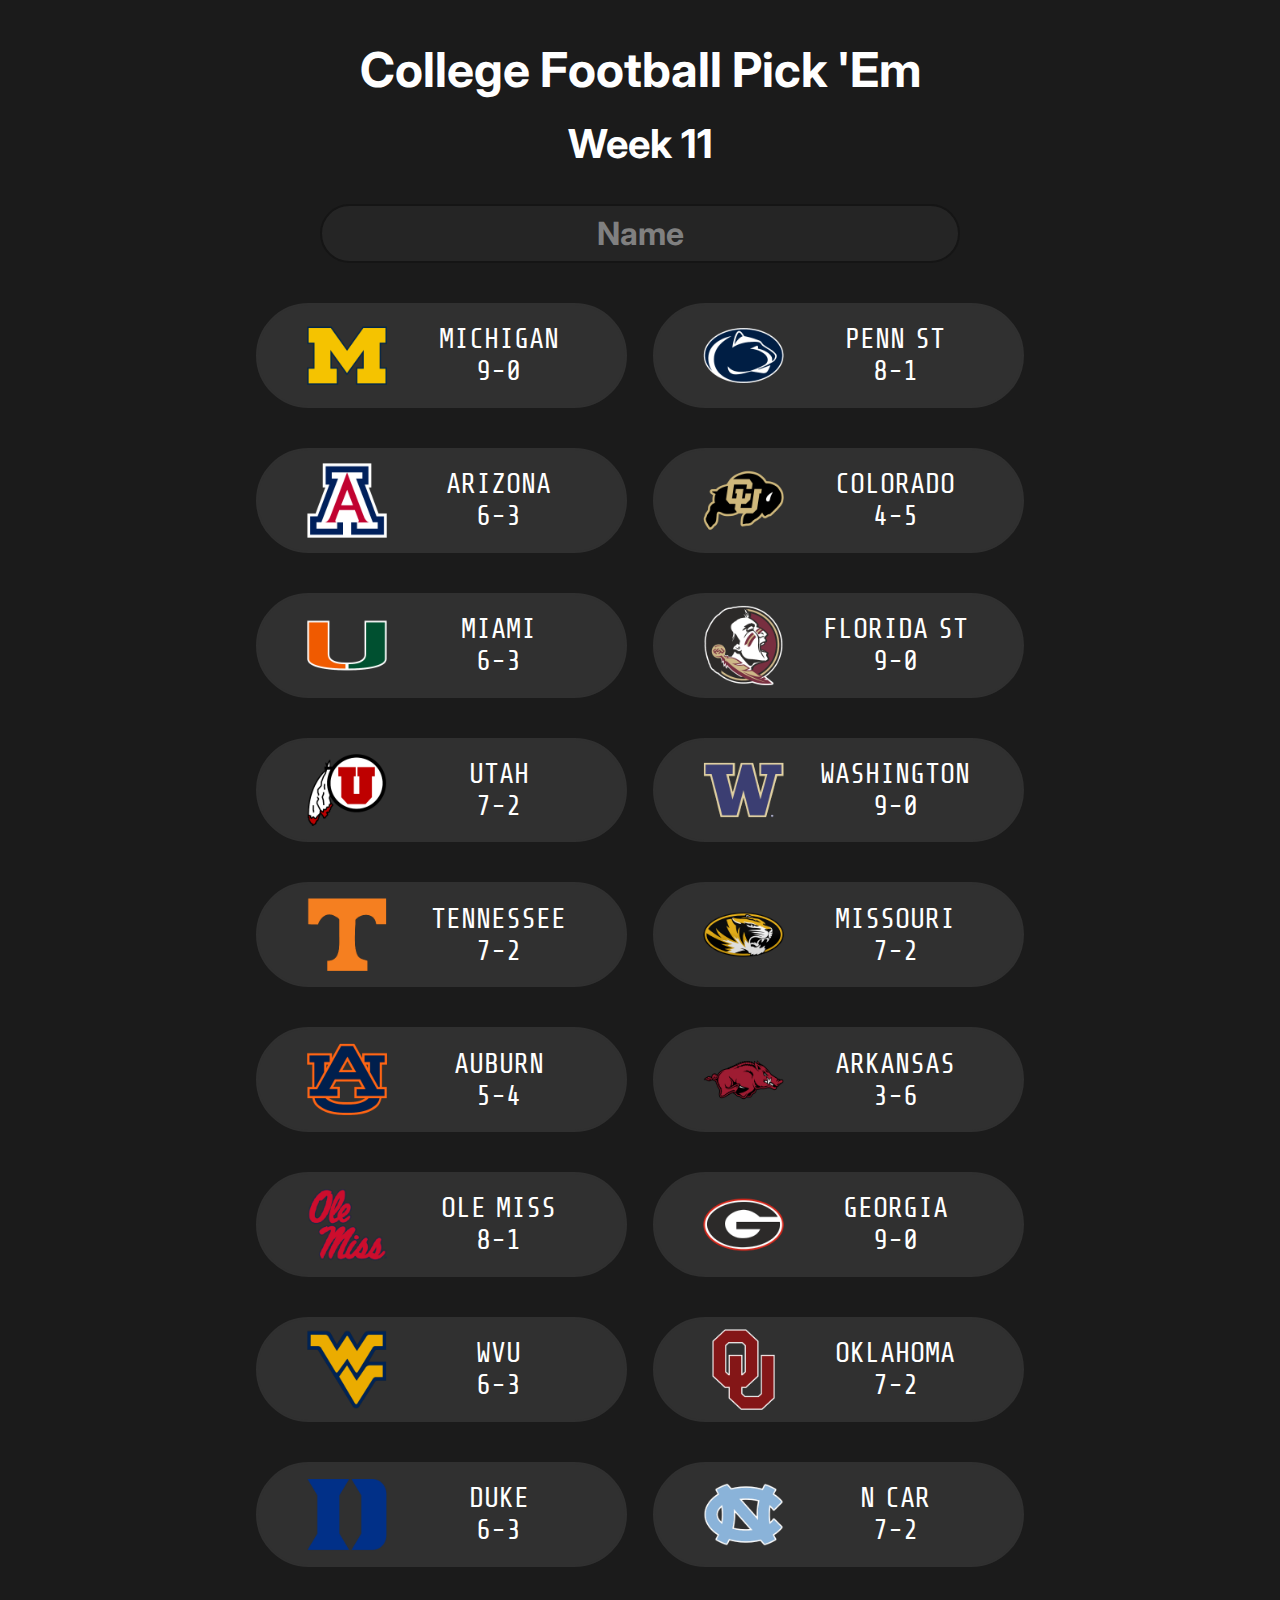
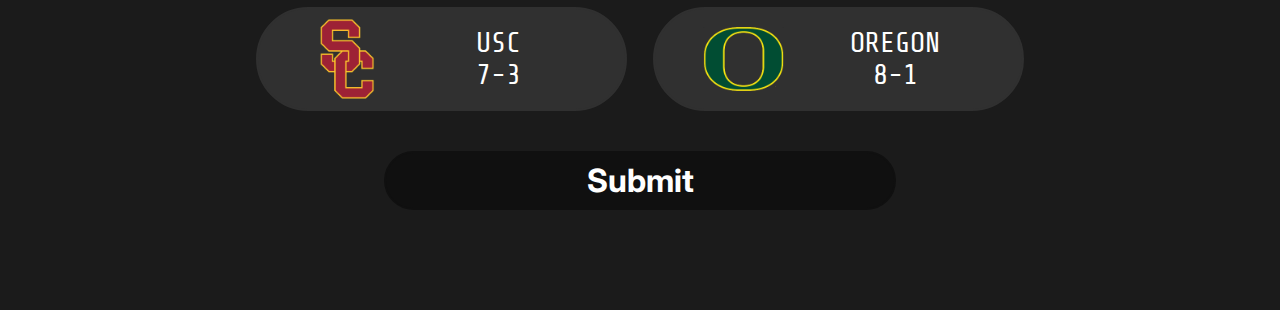
==== commit 5319a655: "Week 11 Updates" ====
--- a/index.html
+++ b/index.html
@@ -11,7 +11,7 @@
 
         <link rel="icon" type="image" href="/favicon.png">
         <!-- Change to current week number -->
-        <meta property="og:title" content="CFB Pick 'Em | Week 10" />
+        <meta property="og:title" content="CFB Pick 'Em | Week 11" />
         <meta property="og:image" content="http://bmos.me/linkPreview.png" />
 
         <meta charset="utf-8">
@@ -25,7 +25,7 @@
         <h1>College Football Pick 'Em</h1>
         
         <!-- Change to current week number -->
-        <h2>Week 10</h2>
+        <h2>Week 11</h2>
 
         <form method="post" action="https://api.sheetmonkey.io/form/5w2VWvfpXTVbNBvQT61uj2">
 
@@ -33,7 +33,7 @@
             <input type="hidden" name="Picked" value="x-sheetmonkey-current-date-time"/>
             
             <!-- Change value to current week number -->
-            <input type="hidden" name="Week" value="Week 10"/>
+            <input type="hidden" name="Week" value="Week 11"/>
             
             <!-- Name Field -->
             <div class="login">
@@ -43,121 +43,121 @@
             <!-- Game List -->
             <div class="gameGrid">
                 <div class="teamAway">
-                    <input type="radio" id="away1" name="game1" value="Kansas St" required>
-                    <label class="teamGrid" for="away1"><img src="logos/KansasSt.png"></img>KANSAS ST<br>6-2</label>
+                    <input type="radio" id="away1" name="game1" value="Michigan" required>
+                    <label class="teamGrid" for="away1"><img src="logos/Michigan.png"></img>MICHIGAN<br>9-0</label>
                 </div>
 
                 <div class="teamHome">
-                    <input type="radio" id="home1" name="game1" value="Texas">
-                    <label class="teamGrid" for="home1"><img src="logos/Texas.png"></img>TEXAS<br>7-1</label>
+                    <input type="radio" id="home1" name="game1" value="Penn St">
+                    <label class="teamGrid" for="home1"><img src="logos/PennSt.png"></img>PENN ST<br>8-1</label>
                 </div>
             </div>
 
             <div class="gameGrid">
                 <div class="teamAway">
-                    <input type="radio" id="away2" name="game2" value="Texas A&M" required>
-                    <label class="teamGrid" for="away2"><img src="logos/TexasA&M.png"></img>TEXAS A&M<br>5-3</label>
+                    <input type="radio" id="away2" name="game2" value="Arizona" required>
+                    <label class="teamGrid" for="away2"><img src="logos/Arizona.png"></img>ARIZONA<br>6-3</label>
                 </div>
 
                 <div class="teamHome">
-                    <input type="radio" id="home2" name="game2" value="Ole Miss">
-                    <label class="teamGrid" for="home2"><img src="logos/OleMiss.png"></img>OLE MISS<br>7-1</label>
+                    <input type="radio" id="home2" name="game2" value="Colorado">
+                    <label class="teamGrid" for="home2"><img src="logos/Colorado.png"></img>COLORADO<br>4-5</label>
                 </div>
             </div>
 
             <div class="gameGrid">
                 <div class="teamAway">
-                    <input type="radio" id="away3" name="game3" value="Notre Dame" required>
-                    <label class="teamGrid" for="away3"><img src="logos/NotreDame.png"></img>NOTRE DAME<br>7-2</label>
+                    <input type="radio" id="away3" name="game3" value="Miami" required>
+                    <label class="teamGrid" for="away3"><img src="logos/Miami.png"></img>MIAMI<br>6-3</label>
                 </div>
 
                 <div class="teamHome">
-                    <input type="radio" id="home3" name="game3" value="Clemson">
-                    <label class="teamGrid" for="home3"><img src="logos/Clemson.png"></img>CLEMSON<br>4-4</label>
+                    <input type="radio" id="home3" name="game3" value="Florida St">
+                    <label class="teamGrid" for="home3"><img src="logos/FloridaSt.png"></img>FLORIDA ST<br>9-0</label>
                 </div>
             </div>
 
             <div class="gameGrid">
                 <div class="teamAway">
-                    <input type="radio" id="away4" name="game4" value="Arkansas" required>
-                    <label class="teamGrid" for="away4"><img src="logos/Arkansas.png"></img>ARKANSAS<br>2-6</label>
+                    <input type="radio" id="away4" name="game4" value="Utah" required>
+                    <label class="teamGrid" for="away4"><img src="logos/Utah.png"></img>UTAH<br>7-2</label>
                 </div>
 
                 <div class="teamHome">
-                    <input type="radio" id="home4" name="game4" value="Florida">
-                    <label class="teamGrid" for="home4"><img src="logos/Florida.png"></img>FLORIDA<br>5-3</label>
+                    <input type="radio" id="home4" name="game4" value="Washington">
+                    <label class="teamGrid" for="home4"><img src="logos/Washington.png"></img>WASHINGTON<br>9-0</label>
                 </div>
             </div>
 
             <div class="gameGrid">
                 <div class="teamAway">
-                    <input type="radio" id="away5" name="game5" value="Missouri" required>
-                    <label class="teamGrid" for="away5"><img src="logos/Missouri.png"></img>MISSOURI<br>7-1</label>
+                    <input type="radio" id="away5" name="game5" value="Tennessee" required>
+                    <label class="teamGrid" for="away5"><img src="logos/Tennessee.png"></img>TENNESSEE<br>7-2</label>
                 </div>
 
                 <div class="teamHome">
-                    <input type="radio" id="home5" name="game5" value="Georgia">
-                    <label class="teamGrid" for="home5"><img src="logos/Georgia.png"></img>GEORGIA<br>8-0</label>
+                    <input type="radio" id="home5" name="game5" value="Missouri">
+                    <label class="teamGrid" for="home5"><img src="logos/Missouri.png"></img>MISSOURI<br>7-2</label>
                 </div>
             </div>
 
             <div class="gameGrid">
                 <div class="teamAway">
-                    <input type="radio" id="away6" name="game6" value="BYU" required>
-                    <label class="teamGrid" for="away6"><img src="logos/BYU.png"></img>BYU<br>5-3</label>
+                    <input type="radio" id="away6" name="game6" value="Auburn" required>
+                    <label class="teamGrid" for="away6"><img src="logos/Auburn.png"></img>AUBURN<br>5-4</label>
                 </div>
 
                 <div class="teamHome">
-                    <input type="radio" id="home6" name="game6" value="West Virginia">
-                    <label class="teamGrid" for="home6"><img src="logos/WVU.png"></img>WVU<br>5-3</label>
+                    <input type="radio" id="home6" name="game6" value="Arkansas">
+                    <label class="teamGrid" for="home6"><img src="logos/Arkansas.png"></img>ARKANSAS<br>3-6</label>
                 </div>
             </div>
 
             <div class="gameGrid">
                 <div class="teamAway">
-                    <input type="radio" id="away7" name="game7" value="Washington" required>
-                    <label class="teamGrid" for="away7"><img src="logos/Washington.png"></img>WASHINGTON<br>8-0</label>
+                    <input type="radio" id="away7" name="game7" value="Ole Miss" required>
+                    <label class="teamGrid" for="away7"><img src="logos/OleMiss.png"></img>OLE MISS<br>8-1</label>
                 </div>
 
                 <div class="teamHome">
-                    <input type="radio" id="home7" name="game7" value="USC">
-                    <label class="teamGrid" for="home7"><img src="logos/USC.png"></img>USC<br>7-2</label>
+                    <input type="radio" id="home7" name="game7" value="Georgia">
+                    <label class="teamGrid" for="home7"><img src="logos/Georgia.png"></img>GEORGIA<br>9-0</label>
                 </div>
             </div>
 
             <div class="gameGrid">
                 <div class="teamAway">
-                    <input type="radio" id="away8" name="game8" value="LSU" required>
-                    <label class="teamGrid" for="away8"><img src="logos/LSU.png"></img>LSU<br>6-2</label>
+                    <input type="radio" id="away8" name="game8" value="West Virginia" required>
+                    <label class="teamGrid" for="away8"><img src="logos/WVU.png"></img>WVU<br>6-3</label>
                 </div>
 
                 <div class="teamHome">
-                    <input type="radio" id="home8" name="game8" value="Alabama">
-                    <label class="teamGrid" for="home8"><img src="logos/Alabama.png"></img>ALABAMA<br>7-1</label>
+                    <input type="radio" id="home8" name="game8" value="Oklahoma">
+                    <label class="teamGrid" for="home8"><img src="logos/Oklahoma.png"></img>OKLAHOMA<br>7-2</label>
                 </div>
             </div>
 
             <div class="gameGrid">
                 <div class="teamAway">
-                    <input type="radio" id="away9" name="game9" value="Miami" required>
-                    <label class="teamGrid" for="away9"><img src="logos/Miami.png"></img>MIAMI<br>6-2</label>
+                    <input type="radio" id="away9" name="game9" value="Duke" required>
+                    <label class="teamGrid" for="away9"><img src="logos/Duke.png"></img>DUKE<br>6-3</label>
                 </div>
 
                 <div class="teamHome">
-                    <input type="radio" id="home9" name="game9" value="NC State">
-                    <label class="teamGrid" for="home9"><img src="logos/NCState.png"></img>NC STATE<br>5-3</label>
+                    <input type="radio" id="home9" name="game9" value="North Carolina">
+                    <label class="teamGrid" for="home9"><img src="logos/NorthCarolina.png"></img>N CAR<br>7-2</label>
                 </div>
             </div>
 
             <div class="gameGrid">
                 <div class="teamAway">
-                    <input type="radio" id="away10" name="game10" value="UCLA" required>
-                    <label class="teamGrid" for="away10"><img src="logos/UCLA.png"></img>UCLA<br>6-2</label>
+                    <input type="radio" id="away10" name="game10" value="USC" required>
+                    <label class="teamGrid" for="away10"><img src="logos/USC.png"></img>USC<br>7-3</label>
                 </div>
 
                 <div class="teamHome">
-                    <input type="radio" id="home10" name="game10" value="Arizona">
-                    <label class="teamGrid" for="home10"><img src="logos/Arizona.png"></img>ARIZONA<br>5-3</label>
+                    <input type="radio" id="home10" name="game10" value="Oregon">
+                    <label class="teamGrid" for="home10"><img src="logos/Oregon.png"></img>OREGON<br>8-1</label>
                 </div>
             </div>
             <!---->
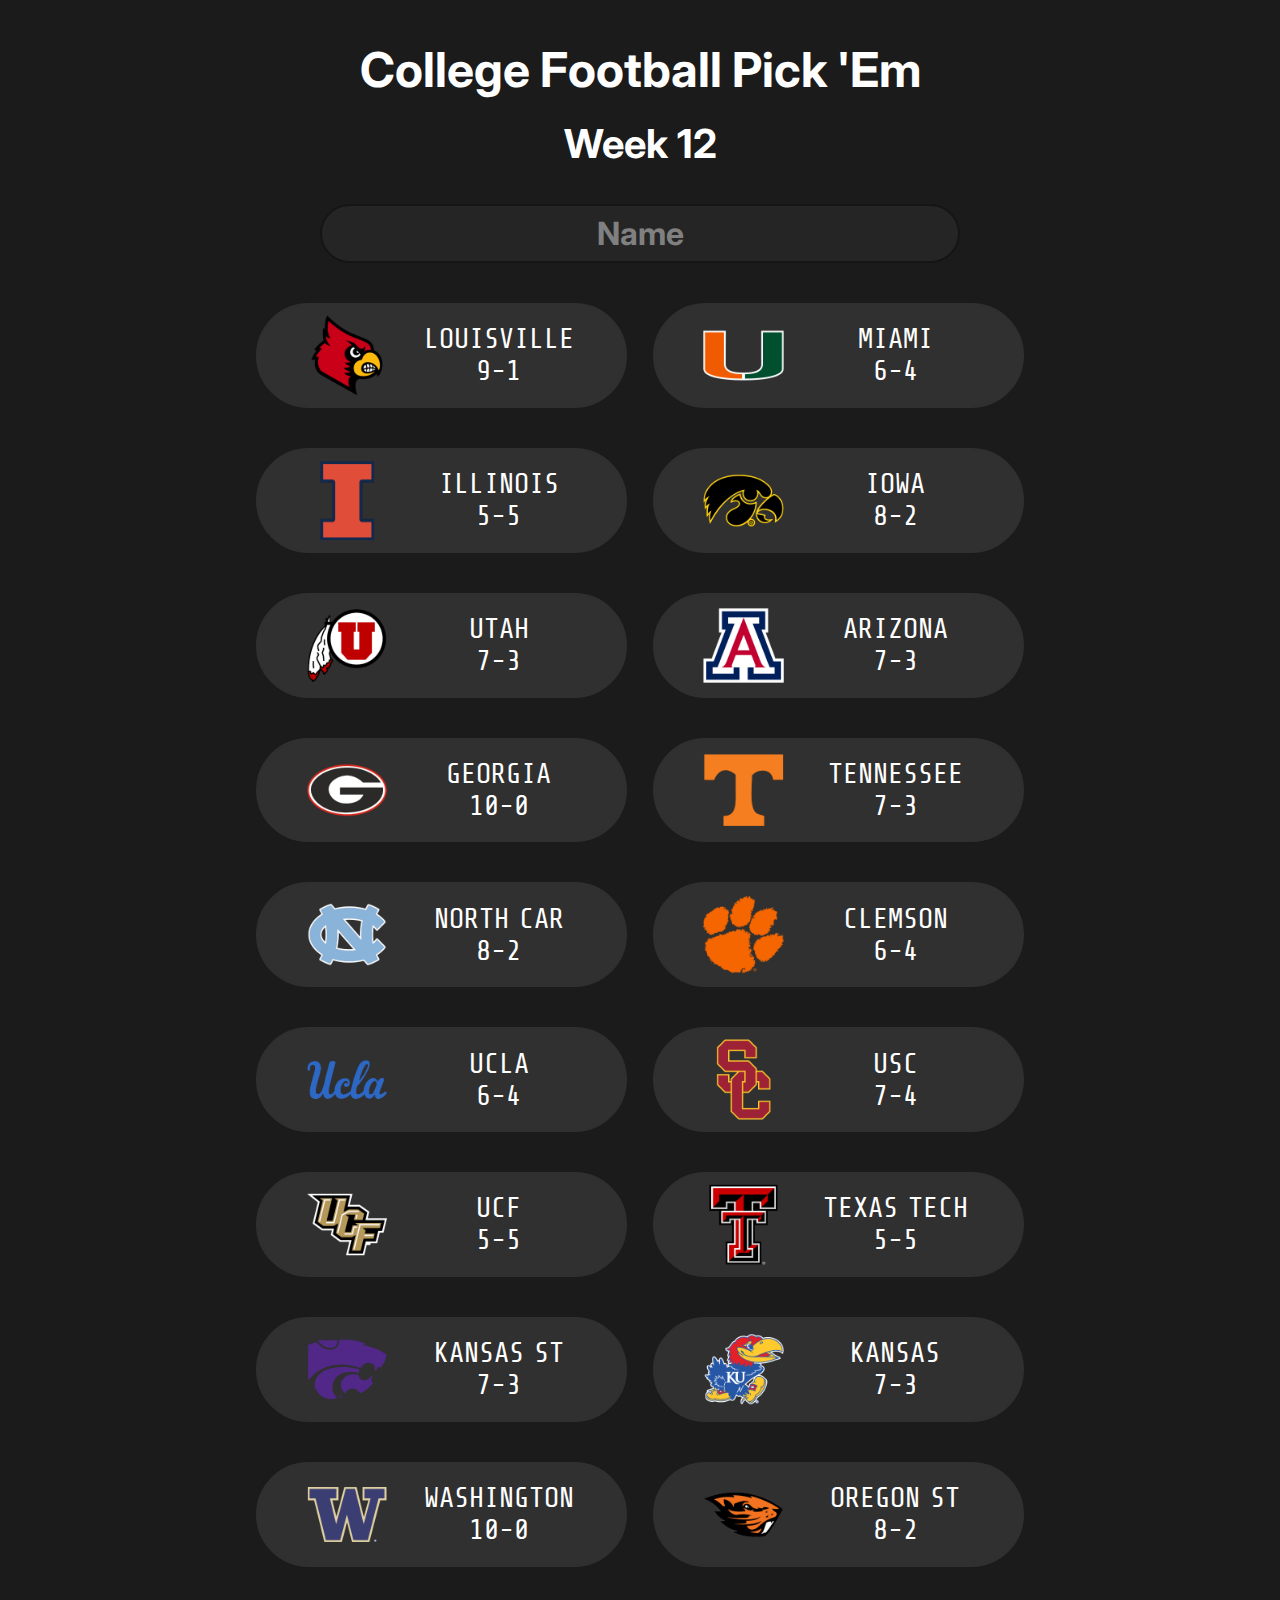
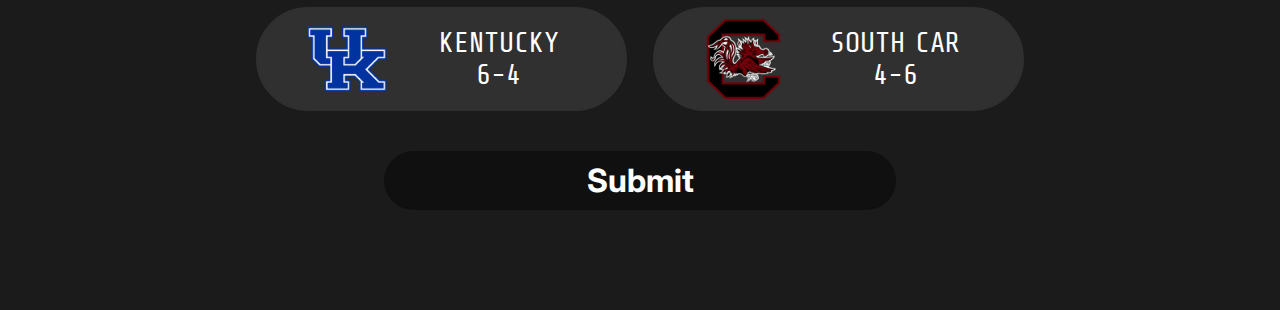
==== commit 14e8b9be: "Week 12 Updates" ====
--- a/index.html
+++ b/index.html
@@ -11,7 +11,7 @@
 
         <link rel="icon" type="image" href="/favicon.png">
         <!-- Change to current week number -->
-        <meta property="og:title" content="CFB Pick 'Em | Week 11" />
+        <meta property="og:title" content="CFB Pick 'Em | Week 12" />
         <meta property="og:image" content="http://bmos.me/linkPreview.png" />
 
         <meta charset="utf-8">
@@ -25,7 +25,7 @@
         <h1>College Football Pick 'Em</h1>
         
         <!-- Change to current week number -->
-        <h2>Week 11</h2>
+        <h2>Week 12</h2>
 
         <form method="post" action="https://api.sheetmonkey.io/form/5w2VWvfpXTVbNBvQT61uj2">
 
@@ -33,7 +33,7 @@
             <input type="hidden" name="Picked" value="x-sheetmonkey-current-date-time"/>
             
             <!-- Change value to current week number -->
-            <input type="hidden" name="Week" value="Week 11"/>
+            <input type="hidden" name="Week" value="Week 12"/>
             
             <!-- Name Field -->
             <div class="login">
@@ -43,121 +43,121 @@
             <!-- Game List -->
             <div class="gameGrid">
                 <div class="teamAway">
-                    <input type="radio" id="away1" name="game1" value="Michigan" required>
-                    <label class="teamGrid" for="away1"><img src="logos/Michigan.png"></img>MICHIGAN<br>9-0</label>
+                    <input type="radio" id="away1" name="game1" value="Louisville" required>
+                    <label class="teamGrid" for="away1"><img src="logos/Louisville.png"></img>LOUISVILLE<br>9-1</label>
                 </div>
 
                 <div class="teamHome">
-                    <input type="radio" id="home1" name="game1" value="Penn St">
-                    <label class="teamGrid" for="home1"><img src="logos/PennSt.png"></img>PENN ST<br>8-1</label>
+                    <input type="radio" id="home1" name="game1" value="Miami">
+                    <label class="teamGrid" for="home1"><img src="logos/Miami.png"></img>MIAMI<br>6-4</label>
                 </div>
             </div>
 
             <div class="gameGrid">
                 <div class="teamAway">
-                    <input type="radio" id="away2" name="game2" value="Arizona" required>
-                    <label class="teamGrid" for="away2"><img src="logos/Arizona.png"></img>ARIZONA<br>6-3</label>
+                    <input type="radio" id="away2" name="game2" value="Illinois" required>
+                    <label class="teamGrid" for="away2"><img src="logos/Illinois.png"></img>ILLINOIS<br>5-5</label>
                 </div>
 
                 <div class="teamHome">
-                    <input type="radio" id="home2" name="game2" value="Colorado">
-                    <label class="teamGrid" for="home2"><img src="logos/Colorado.png"></img>COLORADO<br>4-5</label>
+                    <input type="radio" id="home2" name="game2" value="Iowa">
+                    <label class="teamGrid" for="home2"><img src="logos/Iowa.png"></img>IOWA<br>8-2</label>
                 </div>
             </div>
 
             <div class="gameGrid">
                 <div class="teamAway">
-                    <input type="radio" id="away3" name="game3" value="Miami" required>
-                    <label class="teamGrid" for="away3"><img src="logos/Miami.png"></img>MIAMI<br>6-3</label>
+                    <input type="radio" id="away3" name="game3" value="Utah" required>
+                    <label class="teamGrid" for="away3"><img src="logos/Utah.png"></img>UTAH<br>7-3</label>
                 </div>
 
                 <div class="teamHome">
-                    <input type="radio" id="home3" name="game3" value="Florida St">
-                    <label class="teamGrid" for="home3"><img src="logos/FloridaSt.png"></img>FLORIDA ST<br>9-0</label>
+                    <input type="radio" id="home3" name="game3" value="Arizona">
+                    <label class="teamGrid" for="home3"><img src="logos/Arizona.png"></img>ARIZONA<br>7-3</label>
                 </div>
             </div>
 
             <div class="gameGrid">
                 <div class="teamAway">
-                    <input type="radio" id="away4" name="game4" value="Utah" required>
-                    <label class="teamGrid" for="away4"><img src="logos/Utah.png"></img>UTAH<br>7-2</label>
+                    <input type="radio" id="away4" name="game4" value="Georgia" required>
+                    <label class="teamGrid" for="away4"><img src="logos/Georgia.png"></img>GEORGIA<br>10-0</label>
                 </div>
 
                 <div class="teamHome">
-                    <input type="radio" id="home4" name="game4" value="Washington">
-                    <label class="teamGrid" for="home4"><img src="logos/Washington.png"></img>WASHINGTON<br>9-0</label>
+                    <input type="radio" id="home4" name="game4" value="Tennessee">
+                    <label class="teamGrid" for="home4"><img src="logos/Tennessee.png"></img>TENNESSEE<br>7-3</label>
                 </div>
             </div>
 
             <div class="gameGrid">
                 <div class="teamAway">
-                    <input type="radio" id="away5" name="game5" value="Tennessee" required>
-                    <label class="teamGrid" for="away5"><img src="logos/Tennessee.png"></img>TENNESSEE<br>7-2</label>
+                    <input type="radio" id="away5" name="game5" value="North Carolina" required>
+                    <label class="teamGrid" for="away5"><img src="logos/NorthCarolina.png"></img>NORTH CAR<br>8-2</label>
                 </div>
 
                 <div class="teamHome">
-                    <input type="radio" id="home5" name="game5" value="Missouri">
-                    <label class="teamGrid" for="home5"><img src="logos/Missouri.png"></img>MISSOURI<br>7-2</label>
+                    <input type="radio" id="home5" name="game5" value="Clemson">
+                    <label class="teamGrid" for="home5"><img src="logos/Clemson.png"></img>CLEMSON<br>6-4</label>
                 </div>
             </div>
 
             <div class="gameGrid">
                 <div class="teamAway">
-                    <input type="radio" id="away6" name="game6" value="Auburn" required>
-                    <label class="teamGrid" for="away6"><img src="logos/Auburn.png"></img>AUBURN<br>5-4</label>
+                    <input type="radio" id="away6" name="game6" value="UCLA" required>
+                    <label class="teamGrid" for="away6"><img src="logos/UCLA.png"></img>UCLA<br>6-4</label>
                 </div>
 
                 <div class="teamHome">
-                    <input type="radio" id="home6" name="game6" value="Arkansas">
-                    <label class="teamGrid" for="home6"><img src="logos/Arkansas.png"></img>ARKANSAS<br>3-6</label>
+                    <input type="radio" id="home6" name="game6" value="USC">
+                    <label class="teamGrid" for="home6"><img src="logos/USC.png"></img>USC<br>7-4</label>
                 </div>
             </div>
 
             <div class="gameGrid">
                 <div class="teamAway">
-                    <input type="radio" id="away7" name="game7" value="Ole Miss" required>
-                    <label class="teamGrid" for="away7"><img src="logos/OleMiss.png"></img>OLE MISS<br>8-1</label>
+                    <input type="radio" id="away7" name="game7" value="UCF" required>
+                    <label class="teamGrid" for="away7"><img src="logos/UCF.png"></img>UCF<br>5-5</label>
                 </div>
 
                 <div class="teamHome">
-                    <input type="radio" id="home7" name="game7" value="Georgia">
-                    <label class="teamGrid" for="home7"><img src="logos/Georgia.png"></img>GEORGIA<br>9-0</label>
+                    <input type="radio" id="home7" name="game7" value="Texas Tech">
+                    <label class="teamGrid" for="home7"><img src="logos/TexasTech.png"></img>TEXAS TECH<br>5-5</label>
                 </div>
             </div>
 
             <div class="gameGrid">
                 <div class="teamAway">
-                    <input type="radio" id="away8" name="game8" value="West Virginia" required>
-                    <label class="teamGrid" for="away8"><img src="logos/WVU.png"></img>WVU<br>6-3</label>
+                    <input type="radio" id="away8" name="game8" value="Kansas St" required>
+                    <label class="teamGrid" for="away8"><img src="logos/KansasSt.png"></img>KANSAS ST<br>7-3</label>
                 </div>
 
                 <div class="teamHome">
-                    <input type="radio" id="home8" name="game8" value="Oklahoma">
-                    <label class="teamGrid" for="home8"><img src="logos/Oklahoma.png"></img>OKLAHOMA<br>7-2</label>
+                    <input type="radio" id="home8" name="game8" value="Kansas">
+                    <label class="teamGrid" for="home8"><img src="logos/Kansas.png"></img>KANSAS<br>7-3</label>
                 </div>
             </div>
 
             <div class="gameGrid">
                 <div class="teamAway">
-                    <input type="radio" id="away9" name="game9" value="Duke" required>
-                    <label class="teamGrid" for="away9"><img src="logos/Duke.png"></img>DUKE<br>6-3</label>
+                    <input type="radio" id="away9" name="game9" value="Washington" required>
+                    <label class="teamGrid" for="away9"><img src="logos/Washington.png"></img>WASHINGTON<br>10-0</label>
                 </div>
 
                 <div class="teamHome">
-                    <input type="radio" id="home9" name="game9" value="North Carolina">
-                    <label class="teamGrid" for="home9"><img src="logos/NorthCarolina.png"></img>N CAR<br>7-2</label>
+                    <input type="radio" id="home9" name="game9" value="Oregon St">
+                    <label class="teamGrid" for="home9"><img src="logos/OregonSt.png"></img>OREGON ST<br>8-2</label>
                 </div>
             </div>
 
             <div class="gameGrid">
                 <div class="teamAway">
-                    <input type="radio" id="away10" name="game10" value="USC" required>
-                    <label class="teamGrid" for="away10"><img src="logos/USC.png"></img>USC<br>7-3</label>
+                    <input type="radio" id="away10" name="game10" value="Kentucky" required>
+                    <label class="teamGrid" for="away10"><img src="logos/Kentucky.png"></img>KENTUCKY<br>6-4</label>
                 </div>
 
                 <div class="teamHome">
-                    <input type="radio" id="home10" name="game10" value="Oregon">
-                    <label class="teamGrid" for="home10"><img src="logos/Oregon.png"></img>OREGON<br>8-1</label>
+                    <input type="radio" id="home10" name="game10" value="South Carolina">
+                    <label class="teamGrid" for="home10"><img src="logos/SouthCarolina.png"></img>SOUTH CAR<br>4-6</label>
                 </div>
             </div>
             <!---->
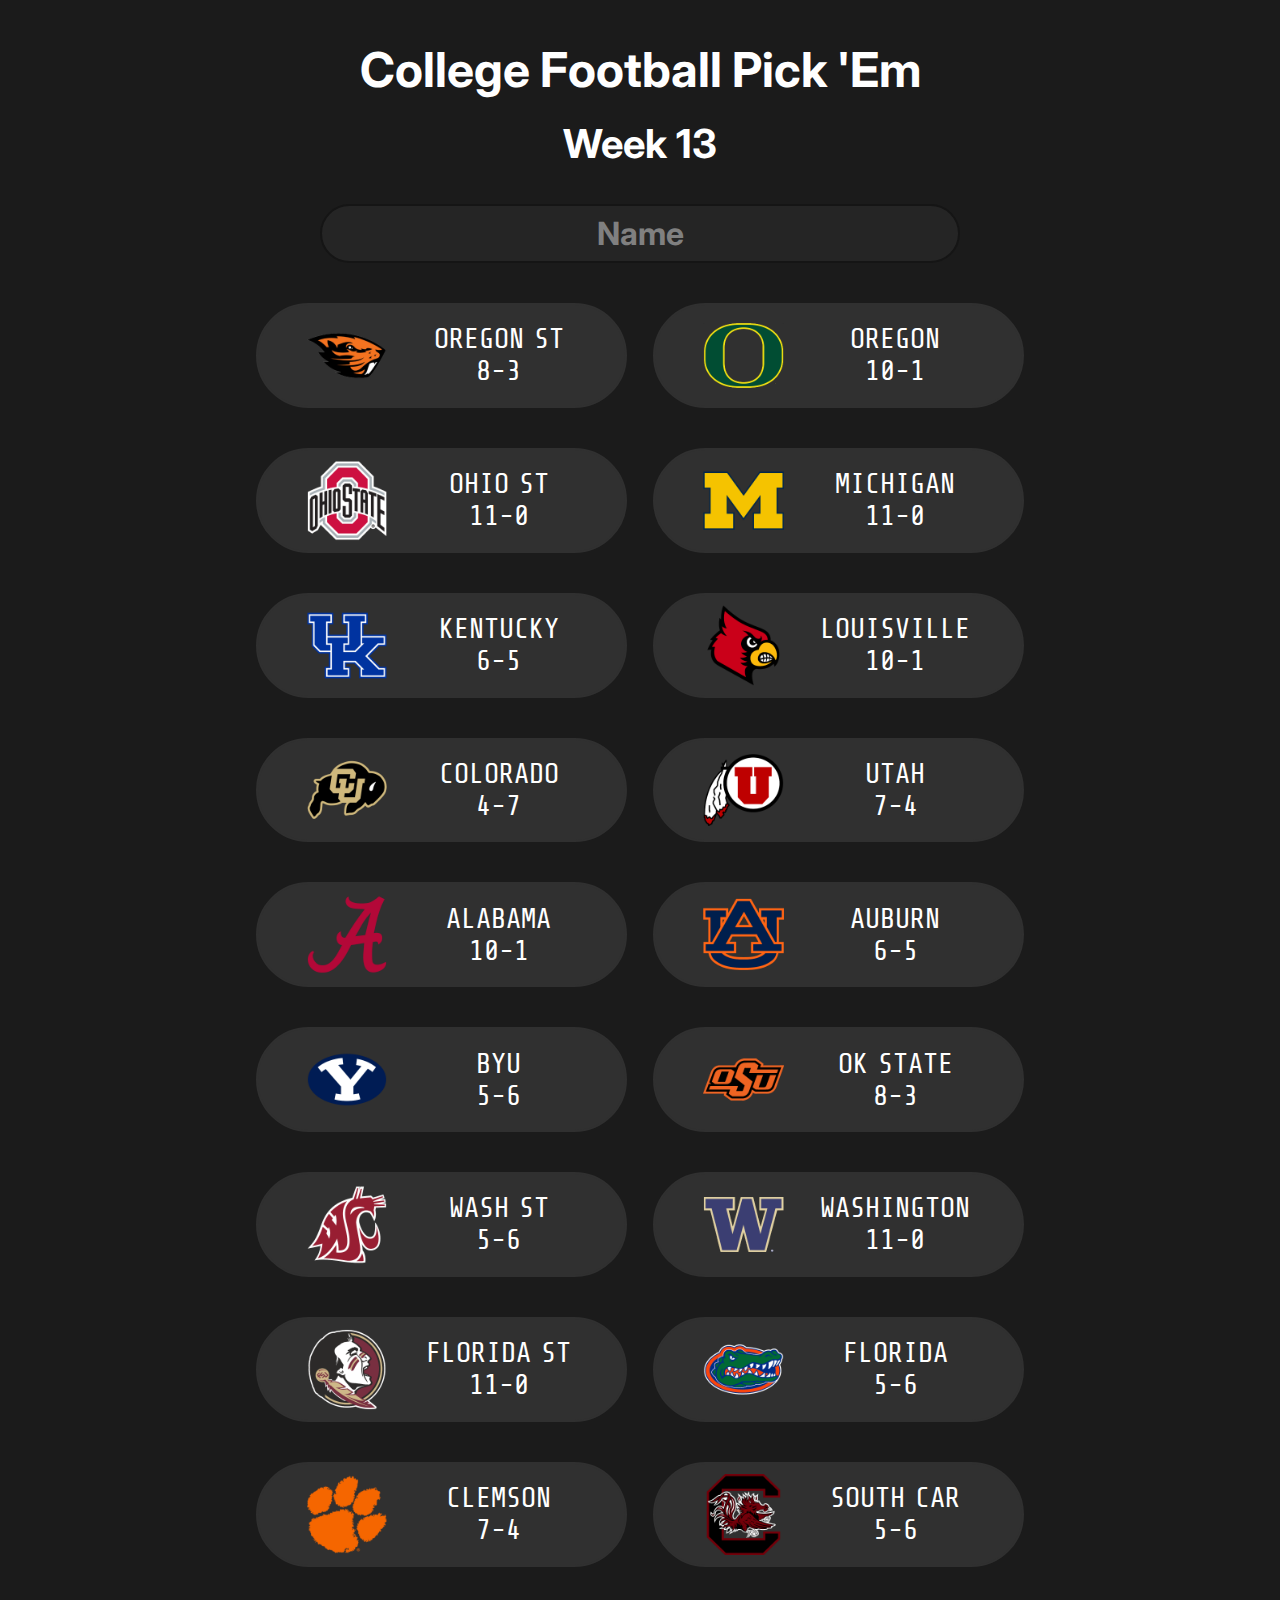
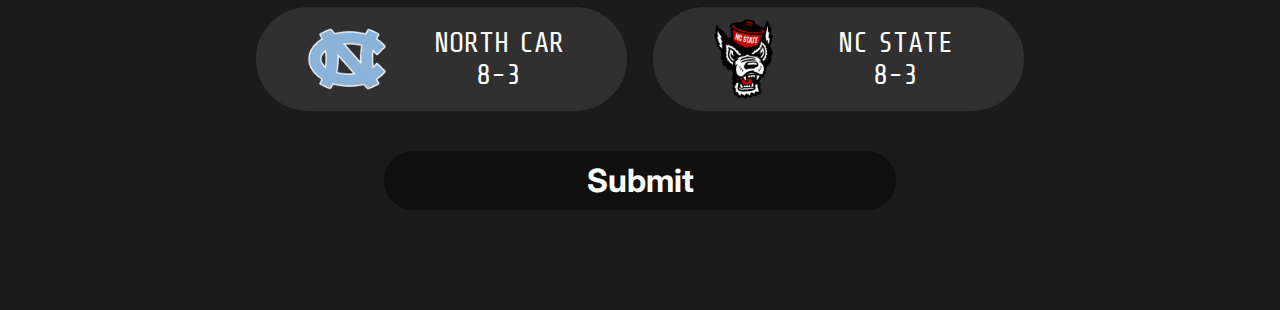
==== commit dc84315f: "Week 13 Updates" ====
--- a/index.html
+++ b/index.html
@@ -11,7 +11,7 @@
 
         <link rel="icon" type="image" href="/favicon.png">
         <!-- Change to current week number -->
-        <meta property="og:title" content="CFB Pick 'Em | Week 12" />
+        <meta property="og:title" content="CFB Pick 'Em | Week 13" />
         <meta property="og:image" content="http://bmos.me/linkPreview.png" />
 
         <meta charset="utf-8">
@@ -25,7 +25,7 @@
         <h1>College Football Pick 'Em</h1>
         
         <!-- Change to current week number -->
-        <h2>Week 12</h2>
+        <h2>Week 13</h2>
 
         <form method="post" action="https://api.sheetmonkey.io/form/5w2VWvfpXTVbNBvQT61uj2">
 
@@ -33,7 +33,7 @@
             <input type="hidden" name="Picked" value="x-sheetmonkey-current-date-time"/>
             
             <!-- Change value to current week number -->
-            <input type="hidden" name="Week" value="Week 12"/>
+            <input type="hidden" name="Week" value="Week 13"/>
             
             <!-- Name Field -->
             <div class="login">
@@ -43,121 +43,121 @@
             <!-- Game List -->
             <div class="gameGrid">
                 <div class="teamAway">
-                    <input type="radio" id="away1" name="game1" value="Louisville" required>
-                    <label class="teamGrid" for="away1"><img src="logos/Louisville.png"></img>LOUISVILLE<br>9-1</label>
+                    <input type="radio" id="away1" name="game1" value="Oregon St" required>
+                    <label class="teamGrid" for="away1"><img src="logos/OregonSt.png"></img>OREGON ST<br>8-3</label>
                 </div>
 
                 <div class="teamHome">
-                    <input type="radio" id="home1" name="game1" value="Miami">
-                    <label class="teamGrid" for="home1"><img src="logos/Miami.png"></img>MIAMI<br>6-4</label>
+                    <input type="radio" id="home1" name="game1" value="Oregon">
+                    <label class="teamGrid" for="home1"><img src="logos/Oregon.png"></img>OREGON<br>10-1</label>
                 </div>
             </div>
 
             <div class="gameGrid">
                 <div class="teamAway">
-                    <input type="radio" id="away2" name="game2" value="Illinois" required>
-                    <label class="teamGrid" for="away2"><img src="logos/Illinois.png"></img>ILLINOIS<br>5-5</label>
+                    <input type="radio" id="away2" name="game2" value="Ohio St" required>
+                    <label class="teamGrid" for="away2"><img src="logos/OhioSt.png"></img>OHIO ST<br>11-0</label>
                 </div>
 
                 <div class="teamHome">
-                    <input type="radio" id="home2" name="game2" value="Iowa">
-                    <label class="teamGrid" for="home2"><img src="logos/Iowa.png"></img>IOWA<br>8-2</label>
+                    <input type="radio" id="home2" name="game2" value="Michigan">
+                    <label class="teamGrid" for="home2"><img src="logos/Michigan.png"></img>MICHIGAN<br>11-0</label>
                 </div>
             </div>
 
             <div class="gameGrid">
                 <div class="teamAway">
-                    <input type="radio" id="away3" name="game3" value="Utah" required>
-                    <label class="teamGrid" for="away3"><img src="logos/Utah.png"></img>UTAH<br>7-3</label>
+                    <input type="radio" id="away3" name="game3" value="Kentucky" required>
+                    <label class="teamGrid" for="away3"><img src="logos/Kentucky.png"></img>KENTUCKY<br>6-5</label>
                 </div>
 
                 <div class="teamHome">
-                    <input type="radio" id="home3" name="game3" value="Arizona">
-                    <label class="teamGrid" for="home3"><img src="logos/Arizona.png"></img>ARIZONA<br>7-3</label>
+                    <input type="radio" id="home3" name="game3" value="Louisville">
+                    <label class="teamGrid" for="home3"><img src="logos/Louisville.png"></img>LOUISVILLE<br>10-1</label>
                 </div>
             </div>
 
             <div class="gameGrid">
                 <div class="teamAway">
-                    <input type="radio" id="away4" name="game4" value="Georgia" required>
-                    <label class="teamGrid" for="away4"><img src="logos/Georgia.png"></img>GEORGIA<br>10-0</label>
+                    <input type="radio" id="away4" name="game4" value="Colorado" required>
+                    <label class="teamGrid" for="away4"><img src="logos/Colorado.png"></img>COLORADO<br>4-7</label>
                 </div>
 
                 <div class="teamHome">
-                    <input type="radio" id="home4" name="game4" value="Tennessee">
-                    <label class="teamGrid" for="home4"><img src="logos/Tennessee.png"></img>TENNESSEE<br>7-3</label>
+                    <input type="radio" id="home4" name="game4" value="Utah">
+                    <label class="teamGrid" for="home4"><img src="logos/Utah.png"></img>UTAH<br>7-4</label>
                 </div>
             </div>
 
             <div class="gameGrid">
                 <div class="teamAway">
-                    <input type="radio" id="away5" name="game5" value="North Carolina" required>
-                    <label class="teamGrid" for="away5"><img src="logos/NorthCarolina.png"></img>NORTH CAR<br>8-2</label>
+                    <input type="radio" id="away5" name="game5" value="Alabama" required>
+                    <label class="teamGrid" for="away5"><img src="logos/Alabama.png"></img>ALABAMA<br>10-1</label>
                 </div>
 
                 <div class="teamHome">
-                    <input type="radio" id="home5" name="game5" value="Clemson">
-                    <label class="teamGrid" for="home5"><img src="logos/Clemson.png"></img>CLEMSON<br>6-4</label>
+                    <input type="radio" id="home5" name="game5" value="Auburn">
+                    <label class="teamGrid" for="home5"><img src="logos/Auburn.png"></img>AUBURN<br>6-5</label>
                 </div>
             </div>
 
             <div class="gameGrid">
                 <div class="teamAway">
-                    <input type="radio" id="away6" name="game6" value="UCLA" required>
-                    <label class="teamGrid" for="away6"><img src="logos/UCLA.png"></img>UCLA<br>6-4</label>
+                    <input type="radio" id="away6" name="game6" value="BYU" required>
+                    <label class="teamGrid" for="away6"><img src="logos/BYU.png"></img>BYU<br>5-6</label>
                 </div>
 
                 <div class="teamHome">
-                    <input type="radio" id="home6" name="game6" value="USC">
-                    <label class="teamGrid" for="home6"><img src="logos/USC.png"></img>USC<br>7-4</label>
+                    <input type="radio" id="home6" name="game6" value="Oklahoma St">
+                    <label class="teamGrid" for="home6"><img src="logos/OklahomaSt.png"></img>OK STATE<br>8-3</label>
                 </div>
             </div>
 
             <div class="gameGrid">
                 <div class="teamAway">
-                    <input type="radio" id="away7" name="game7" value="UCF" required>
-                    <label class="teamGrid" for="away7"><img src="logos/UCF.png"></img>UCF<br>5-5</label>
+                    <input type="radio" id="away7" name="game7" value="Washington St" required>
+                    <label class="teamGrid" for="away7"><img src="logos/WashingtonSt.png"></img>WASH ST<br>5-6</label>
                 </div>
 
                 <div class="teamHome">
-                    <input type="radio" id="home7" name="game7" value="Texas Tech">
-                    <label class="teamGrid" for="home7"><img src="logos/TexasTech.png"></img>TEXAS TECH<br>5-5</label>
+                    <input type="radio" id="home7" name="game7" value="Washington">
+                    <label class="teamGrid" for="home7"><img src="logos/Washington.png"></img>WASHINGTON<br>11-0</label>
                 </div>
             </div>
 
             <div class="gameGrid">
                 <div class="teamAway">
-                    <input type="radio" id="away8" name="game8" value="Kansas St" required>
-                    <label class="teamGrid" for="away8"><img src="logos/KansasSt.png"></img>KANSAS ST<br>7-3</label>
+                    <input type="radio" id="away8" name="game8" value="Florida St" required>
+                    <label class="teamGrid" for="away8"><img src="logos/FloridaSt.png"></img>FLORIDA ST<br>11-0</label>
                 </div>
 
                 <div class="teamHome">
-                    <input type="radio" id="home8" name="game8" value="Kansas">
-                    <label class="teamGrid" for="home8"><img src="logos/Kansas.png"></img>KANSAS<br>7-3</label>
+                    <input type="radio" id="home8" name="game8" value="Florida">
+                    <label class="teamGrid" for="home8"><img src="logos/Florida.png"></img>FLORIDA<br>5-6</label>
                 </div>
             </div>
 
             <div class="gameGrid">
                 <div class="teamAway">
-                    <input type="radio" id="away9" name="game9" value="Washington" required>
-                    <label class="teamGrid" for="away9"><img src="logos/Washington.png"></img>WASHINGTON<br>10-0</label>
+                    <input type="radio" id="away9" name="game9" value="Clemson" required>
+                    <label class="teamGrid" for="away9"><img src="logos/Clemson.png"></img>CLEMSON<br>7-4</label>
                 </div>
 
                 <div class="teamHome">
-                    <input type="radio" id="home9" name="game9" value="Oregon St">
-                    <label class="teamGrid" for="home9"><img src="logos/OregonSt.png"></img>OREGON ST<br>8-2</label>
+                    <input type="radio" id="home9" name="game9" value="South Carolina">
+                    <label class="teamGrid" for="home9"><img src="logos/SouthCarolina.png"></img>SOUTH CAR<br>5-6</label>
                 </div>
             </div>
 
             <div class="gameGrid">
                 <div class="teamAway">
-                    <input type="radio" id="away10" name="game10" value="Kentucky" required>
-                    <label class="teamGrid" for="away10"><img src="logos/Kentucky.png"></img>KENTUCKY<br>6-4</label>
+                    <input type="radio" id="away10" name="game10" value="North Carolina" required>
+                    <label class="teamGrid" for="away10"><img src="logos/NorthCarolina.png"></img>NORTH CAR<br>8-3</label>
                 </div>
 
                 <div class="teamHome">
-                    <input type="radio" id="home10" name="game10" value="South Carolina">
-                    <label class="teamGrid" for="home10"><img src="logos/SouthCarolina.png"></img>SOUTH CAR<br>4-6</label>
+                    <input type="radio" id="home10" name="game10" value="NC State">
+                    <label class="teamGrid" for="home10"><img src="logos/NCState.png"></img>NC STATE<br>8-3</label>
                 </div>
             </div>
             <!---->
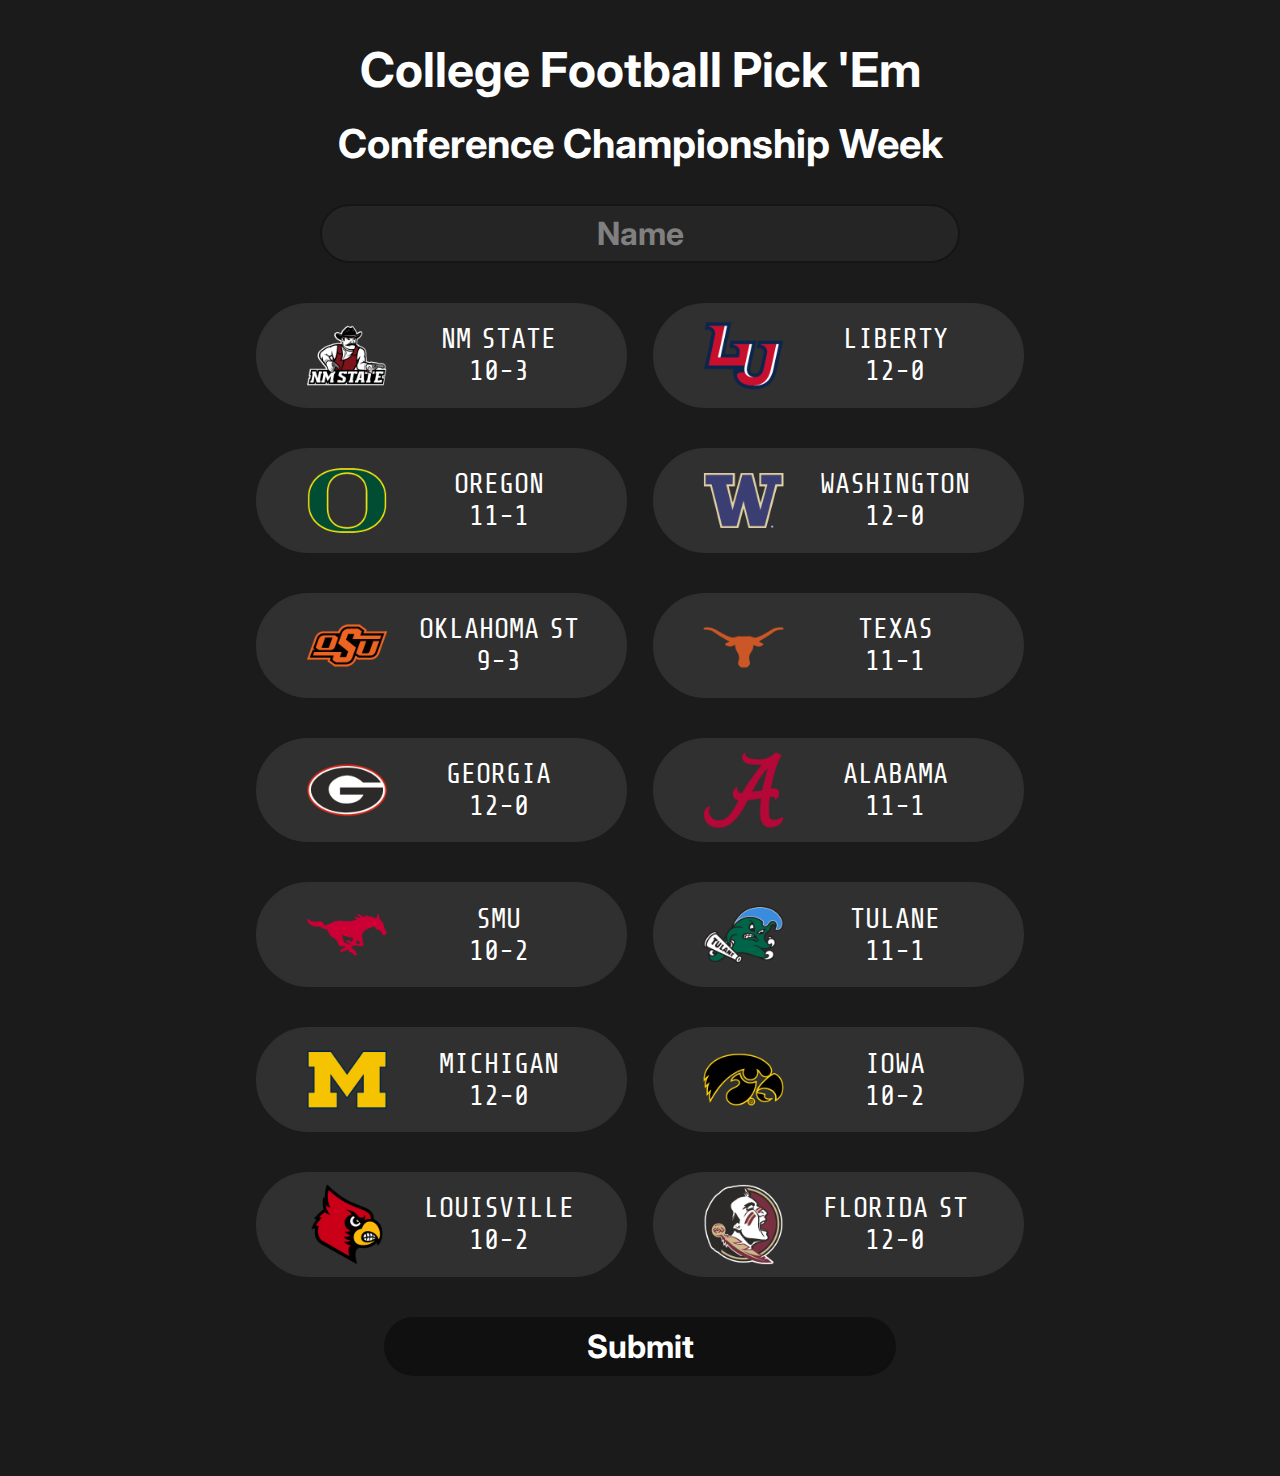
==== commit 9eda4cab: "Conference Championship Update" ====
--- a/index.html
+++ b/index.html
@@ -11,7 +11,7 @@
 
         <link rel="icon" type="image" href="/favicon.png">
         <!-- Change to current week number -->
-        <meta property="og:title" content="CFB Pick 'Em | Week 13" />
+        <meta property="og:title" content="CFB Pick 'Em | Conference Championship Week" />
         <meta property="og:image" content="http://bmos.me/linkPreview.png" />
 
         <meta charset="utf-8">
@@ -25,7 +25,7 @@
         <h1>College Football Pick 'Em</h1>
         
         <!-- Change to current week number -->
-        <h2>Week 13</h2>
+        <h2>Conference Championship Week</h2>
 
         <form method="post" action="https://api.sheetmonkey.io/form/5w2VWvfpXTVbNBvQT61uj2">
 
@@ -33,7 +33,7 @@
             <input type="hidden" name="Picked" value="x-sheetmonkey-current-date-time"/>
             
             <!-- Change value to current week number -->
-            <input type="hidden" name="Week" value="Week 13"/>
+            <input type="hidden" name="Week" value="Conference Championship"/>
             
             <!-- Name Field -->
             <div class="login">
@@ -43,89 +43,89 @@
             <!-- Game List -->
             <div class="gameGrid">
                 <div class="teamAway">
-                    <input type="radio" id="away1" name="game1" value="Oregon St" required>
-                    <label class="teamGrid" for="away1"><img src="logos/OregonSt.png"></img>OREGON ST<br>8-3</label>
+                    <input type="radio" id="away1" name="game1" value="New Mexico St" required>
+                    <label class="teamGrid" for="away1"><img src="logos/NewMexicoSt.png"></img>NM STATE<br>10-3</label>
                 </div>
 
                 <div class="teamHome">
-                    <input type="radio" id="home1" name="game1" value="Oregon">
-                    <label class="teamGrid" for="home1"><img src="logos/Oregon.png"></img>OREGON<br>10-1</label>
+                    <input type="radio" id="home1" name="game1" value="Liberty">
+                    <label class="teamGrid" for="home1"><img src="logos/Liberty.png"></img>LIBERTY<br>12-0</label>
                 </div>
             </div>
 
             <div class="gameGrid">
                 <div class="teamAway">
-                    <input type="radio" id="away2" name="game2" value="Ohio St" required>
-                    <label class="teamGrid" for="away2"><img src="logos/OhioSt.png"></img>OHIO ST<br>11-0</label>
+                    <input type="radio" id="away2" name="game2" value="Oregon" required>
+                    <label class="teamGrid" for="away2"><img src="logos/Oregon.png"></img>OREGON<br>11-1</label>
                 </div>
 
                 <div class="teamHome">
-                    <input type="radio" id="home2" name="game2" value="Michigan">
-                    <label class="teamGrid" for="home2"><img src="logos/Michigan.png"></img>MICHIGAN<br>11-0</label>
+                    <input type="radio" id="home2" name="game2" value="Washington">
+                    <label class="teamGrid" for="home2"><img src="logos/Washington.png"></img>WASHINGTON<br>12-0</label>
                 </div>
             </div>
 
             <div class="gameGrid">
                 <div class="teamAway">
-                    <input type="radio" id="away3" name="game3" value="Kentucky" required>
-                    <label class="teamGrid" for="away3"><img src="logos/Kentucky.png"></img>KENTUCKY<br>6-5</label>
+                    <input type="radio" id="away3" name="game3" value="Oklahoma St" required>
+                    <label class="teamGrid" for="away3"><img src="logos/OklahomaSt.png"></img>OKLAHOMA ST<br>9-3</label>
                 </div>
 
                 <div class="teamHome">
-                    <input type="radio" id="home3" name="game3" value="Louisville">
-                    <label class="teamGrid" for="home3"><img src="logos/Louisville.png"></img>LOUISVILLE<br>10-1</label>
+                    <input type="radio" id="home3" name="game3" value="Texas">
+                    <label class="teamGrid" for="home3"><img src="logos/Texas.png"></img>TEXAS<br>11-1</label>
                 </div>
             </div>
 
             <div class="gameGrid">
                 <div class="teamAway">
-                    <input type="radio" id="away4" name="game4" value="Colorado" required>
-                    <label class="teamGrid" for="away4"><img src="logos/Colorado.png"></img>COLORADO<br>4-7</label>
+                    <input type="radio" id="away4" name="game4" value="Georgia" required>
+                    <label class="teamGrid" for="away4"><img src="logos/Georgia.png"></img>GEORGIA<br>12-0</label>
                 </div>
 
                 <div class="teamHome">
-                    <input type="radio" id="home4" name="game4" value="Utah">
-                    <label class="teamGrid" for="home4"><img src="logos/Utah.png"></img>UTAH<br>7-4</label>
+                    <input type="radio" id="home4" name="game4" value="Alabama">
+                    <label class="teamGrid" for="home4"><img src="logos/Alabama.png"></img>ALABAMA<br>11-1</label>
                 </div>
             </div>
 
             <div class="gameGrid">
                 <div class="teamAway">
-                    <input type="radio" id="away5" name="game5" value="Alabama" required>
-                    <label class="teamGrid" for="away5"><img src="logos/Alabama.png"></img>ALABAMA<br>10-1</label>
+                    <input type="radio" id="away5" name="game5" value="SMU" required>
+                    <label class="teamGrid" for="away5"><img src="logos/SMU.png"></img>SMU<br>10-2</label>
                 </div>
 
                 <div class="teamHome">
-                    <input type="radio" id="home5" name="game5" value="Auburn">
-                    <label class="teamGrid" for="home5"><img src="logos/Auburn.png"></img>AUBURN<br>6-5</label>
+                    <input type="radio" id="home5" name="game5" value="Tulane">
+                    <label class="teamGrid" for="home5"><img src="logos/Tulane.png"></img>TULANE<br>11-1</label>
                 </div>
             </div>
 
             <div class="gameGrid">
                 <div class="teamAway">
-                    <input type="radio" id="away6" name="game6" value="BYU" required>
-                    <label class="teamGrid" for="away6"><img src="logos/BYU.png"></img>BYU<br>5-6</label>
+                    <input type="radio" id="away6" name="game6" value="Michigan" required>
+                    <label class="teamGrid" for="away6"><img src="logos/Michigan.png"></img>MICHIGAN<br>12-0</label>
                 </div>
 
                 <div class="teamHome">
-                    <input type="radio" id="home6" name="game6" value="Oklahoma St">
-                    <label class="teamGrid" for="home6"><img src="logos/OklahomaSt.png"></img>OK STATE<br>8-3</label>
+                    <input type="radio" id="home6" name="game6" value="Iowa">
+                    <label class="teamGrid" for="home6"><img src="logos/Iowa.png"></img>IOWA<br>10-2</label>
                 </div>
             </div>
 
             <div class="gameGrid">
                 <div class="teamAway">
-                    <input type="radio" id="away7" name="game7" value="Washington St" required>
-                    <label class="teamGrid" for="away7"><img src="logos/WashingtonSt.png"></img>WASH ST<br>5-6</label>
+                    <input type="radio" id="away7" name="game7" value="Louisville" required>
+                    <label class="teamGrid" for="away7"><img src="logos/Louisville.png"></img>LOUISVILLE<br>10-2</label>
                 </div>
 
                 <div class="teamHome">
-                    <input type="radio" id="home7" name="game7" value="Washington">
-                    <label class="teamGrid" for="home7"><img src="logos/Washington.png"></img>WASHINGTON<br>11-0</label>
+                    <input type="radio" id="home7" name="game7" value="Florida St">
+                    <label class="teamGrid" for="home7"><img src="logos/FloridaSt.png"></img>FLORIDA ST<br>12-0</label>
                 </div>
             </div>
 
-            <div class="gameGrid">
+            <!-- <div class="gameGrid">
                 <div class="teamAway">
                     <input type="radio" id="away8" name="game8" value="Florida St" required>
                     <label class="teamGrid" for="away8"><img src="logos/FloridaSt.png"></img>FLORIDA ST<br>11-0</label>
@@ -159,7 +159,7 @@
                     <input type="radio" id="home10" name="game10" value="NC State">
                     <label class="teamGrid" for="home10"><img src="logos/NCState.png"></img>NC STATE<br>8-3</label>
                 </div>
-            </div>
+            </div> -->
             <!---->
             
             <!-- Submit Button -->
